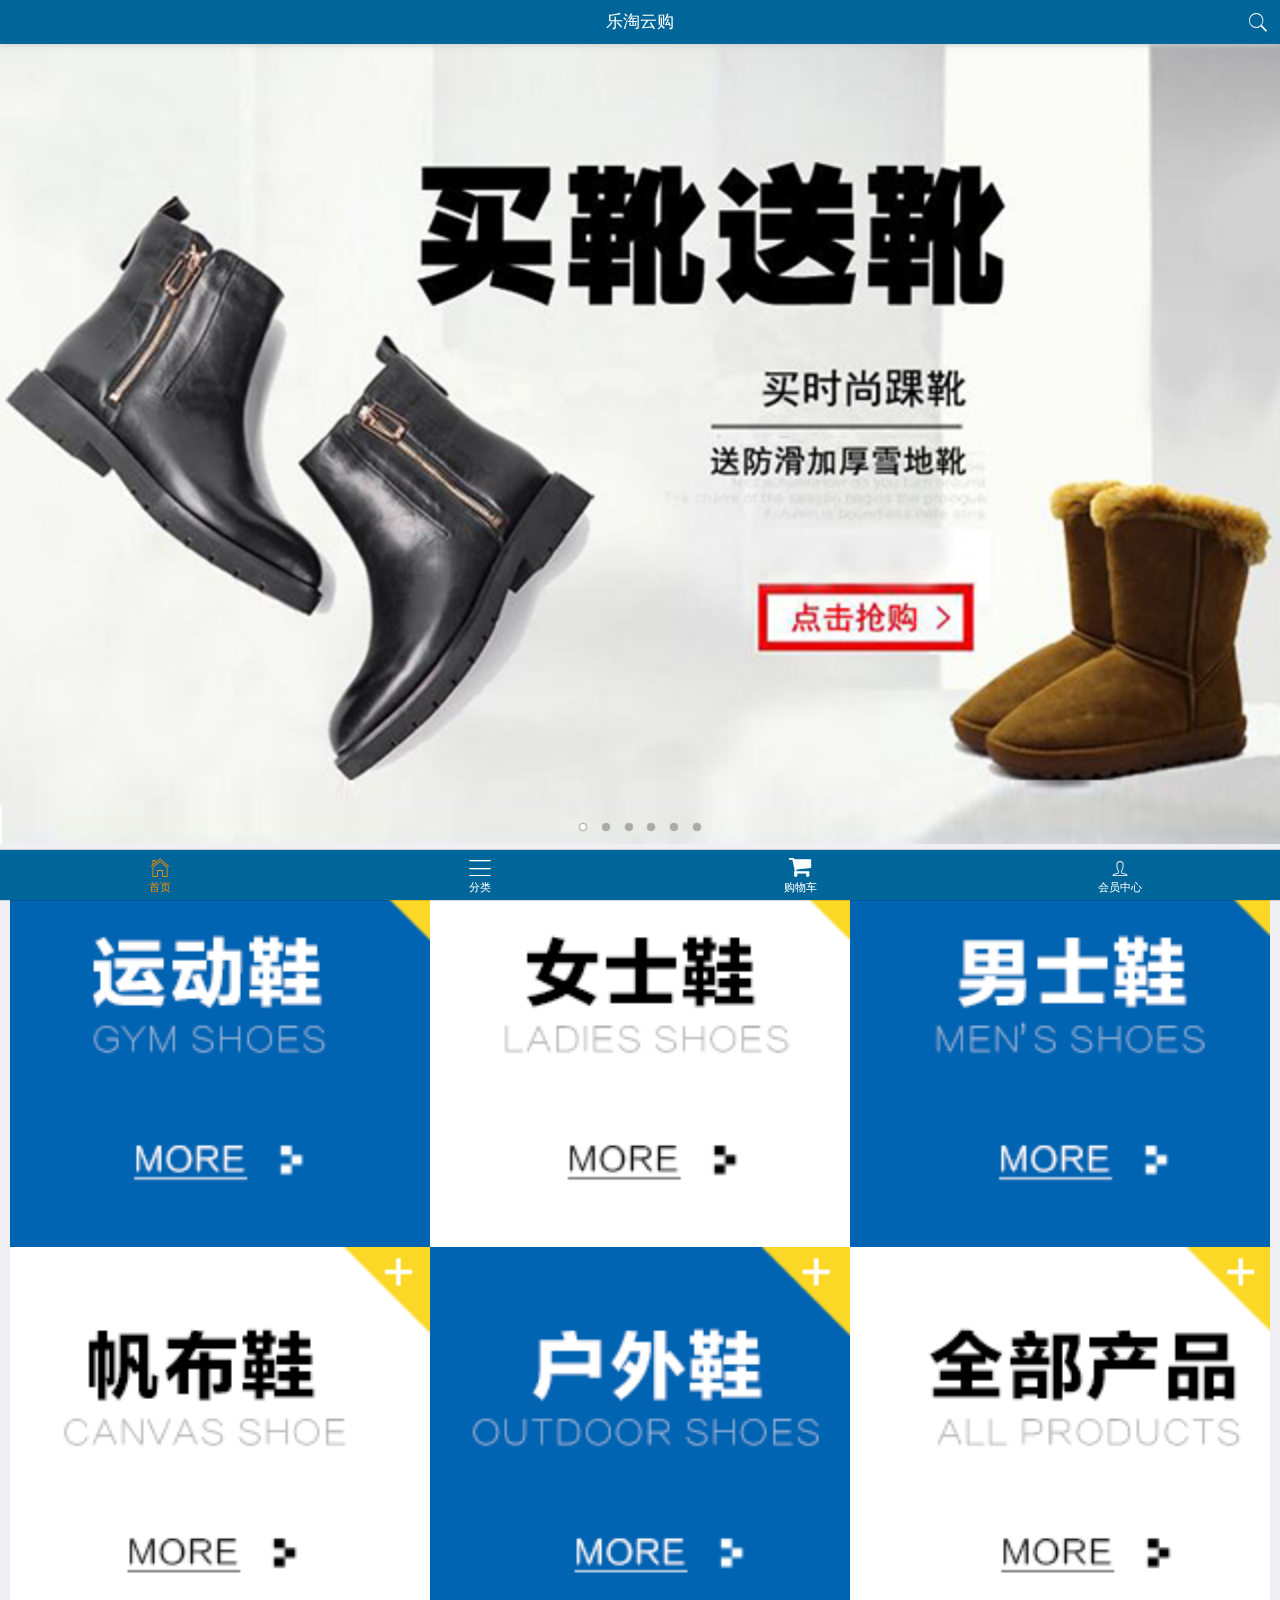
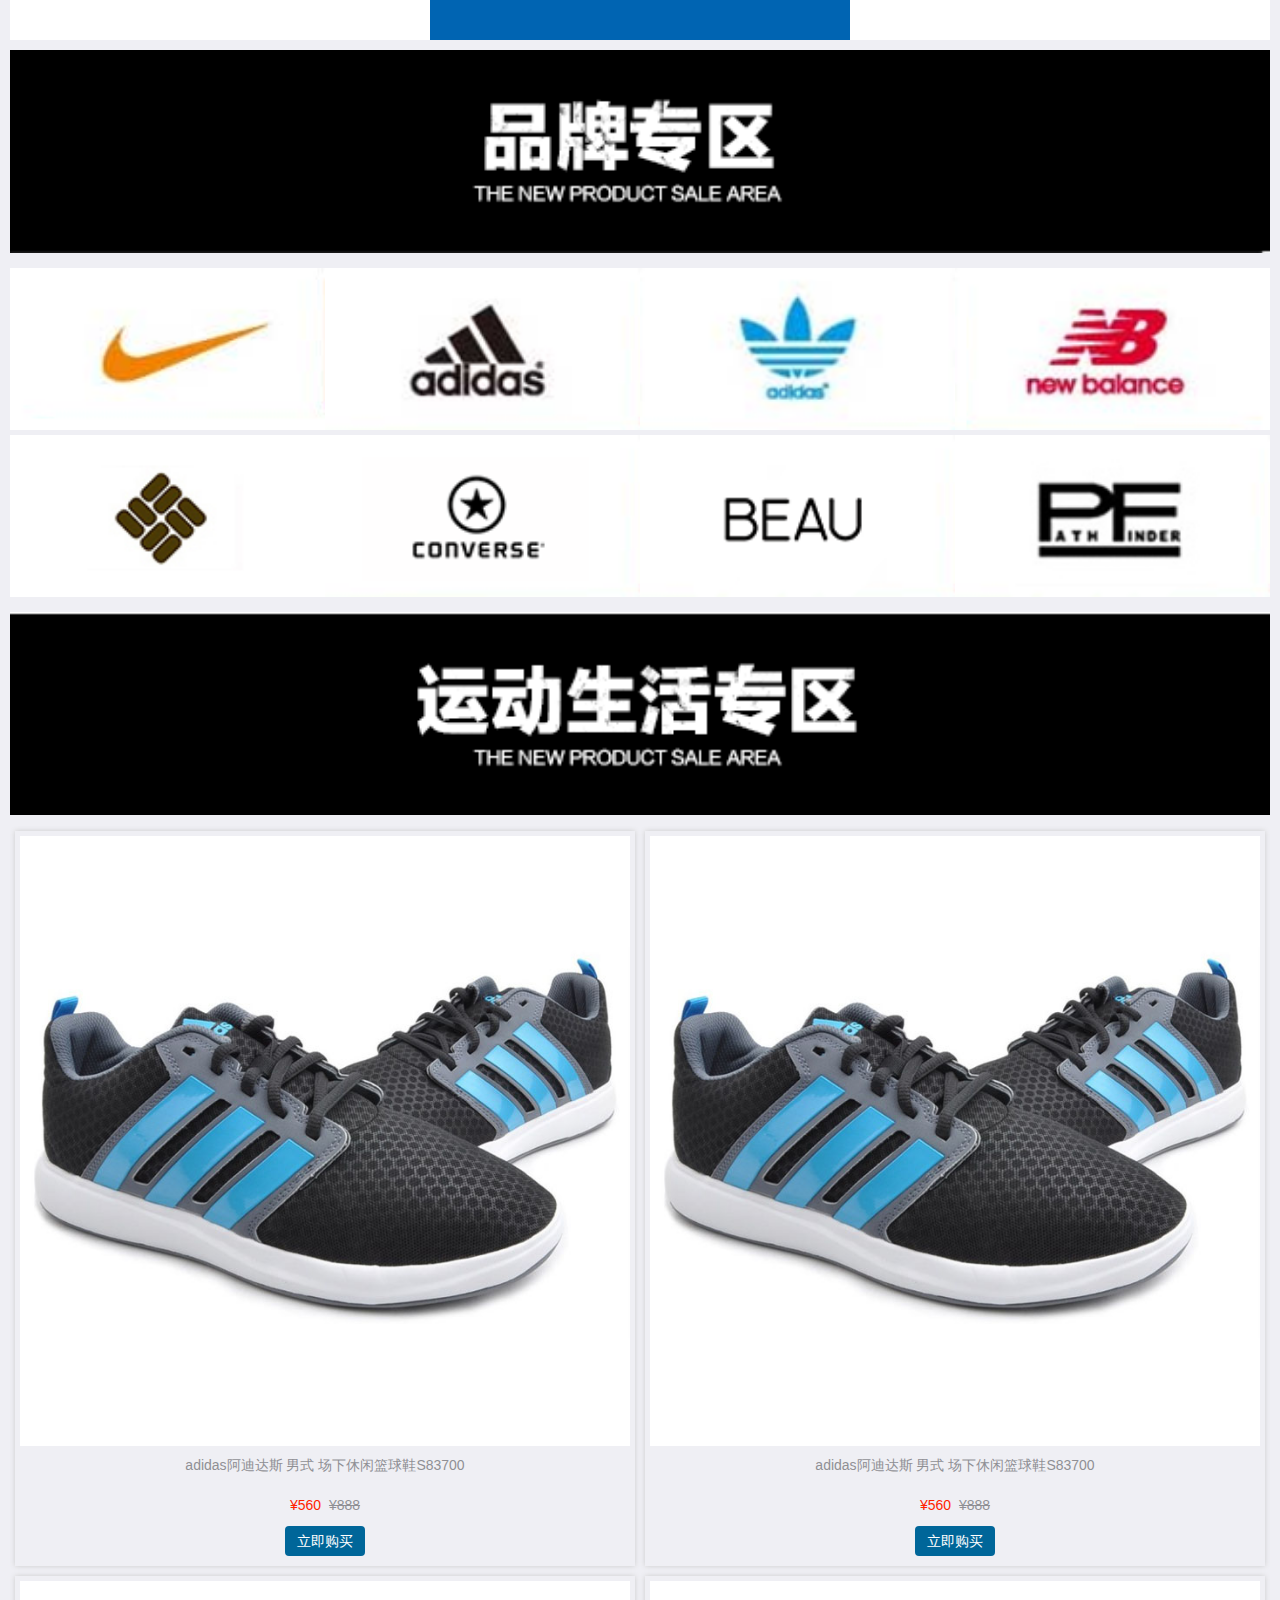
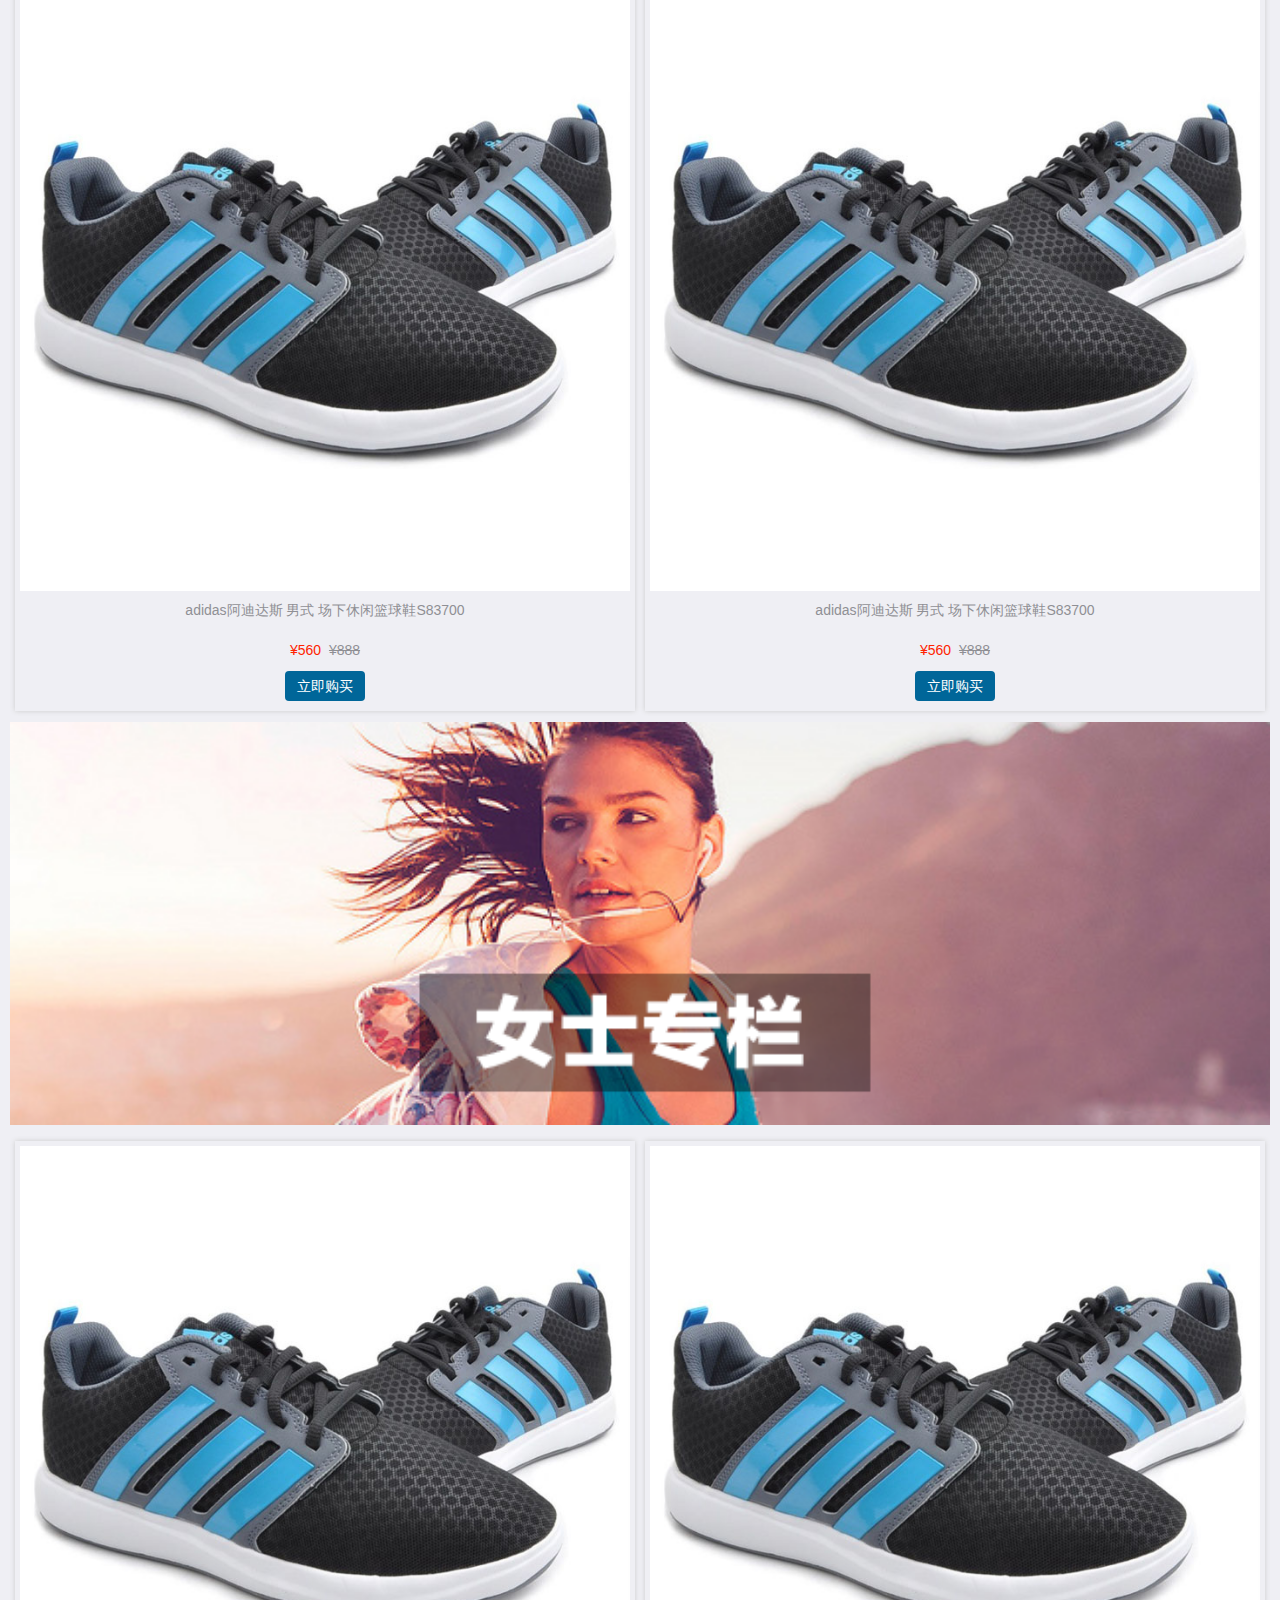
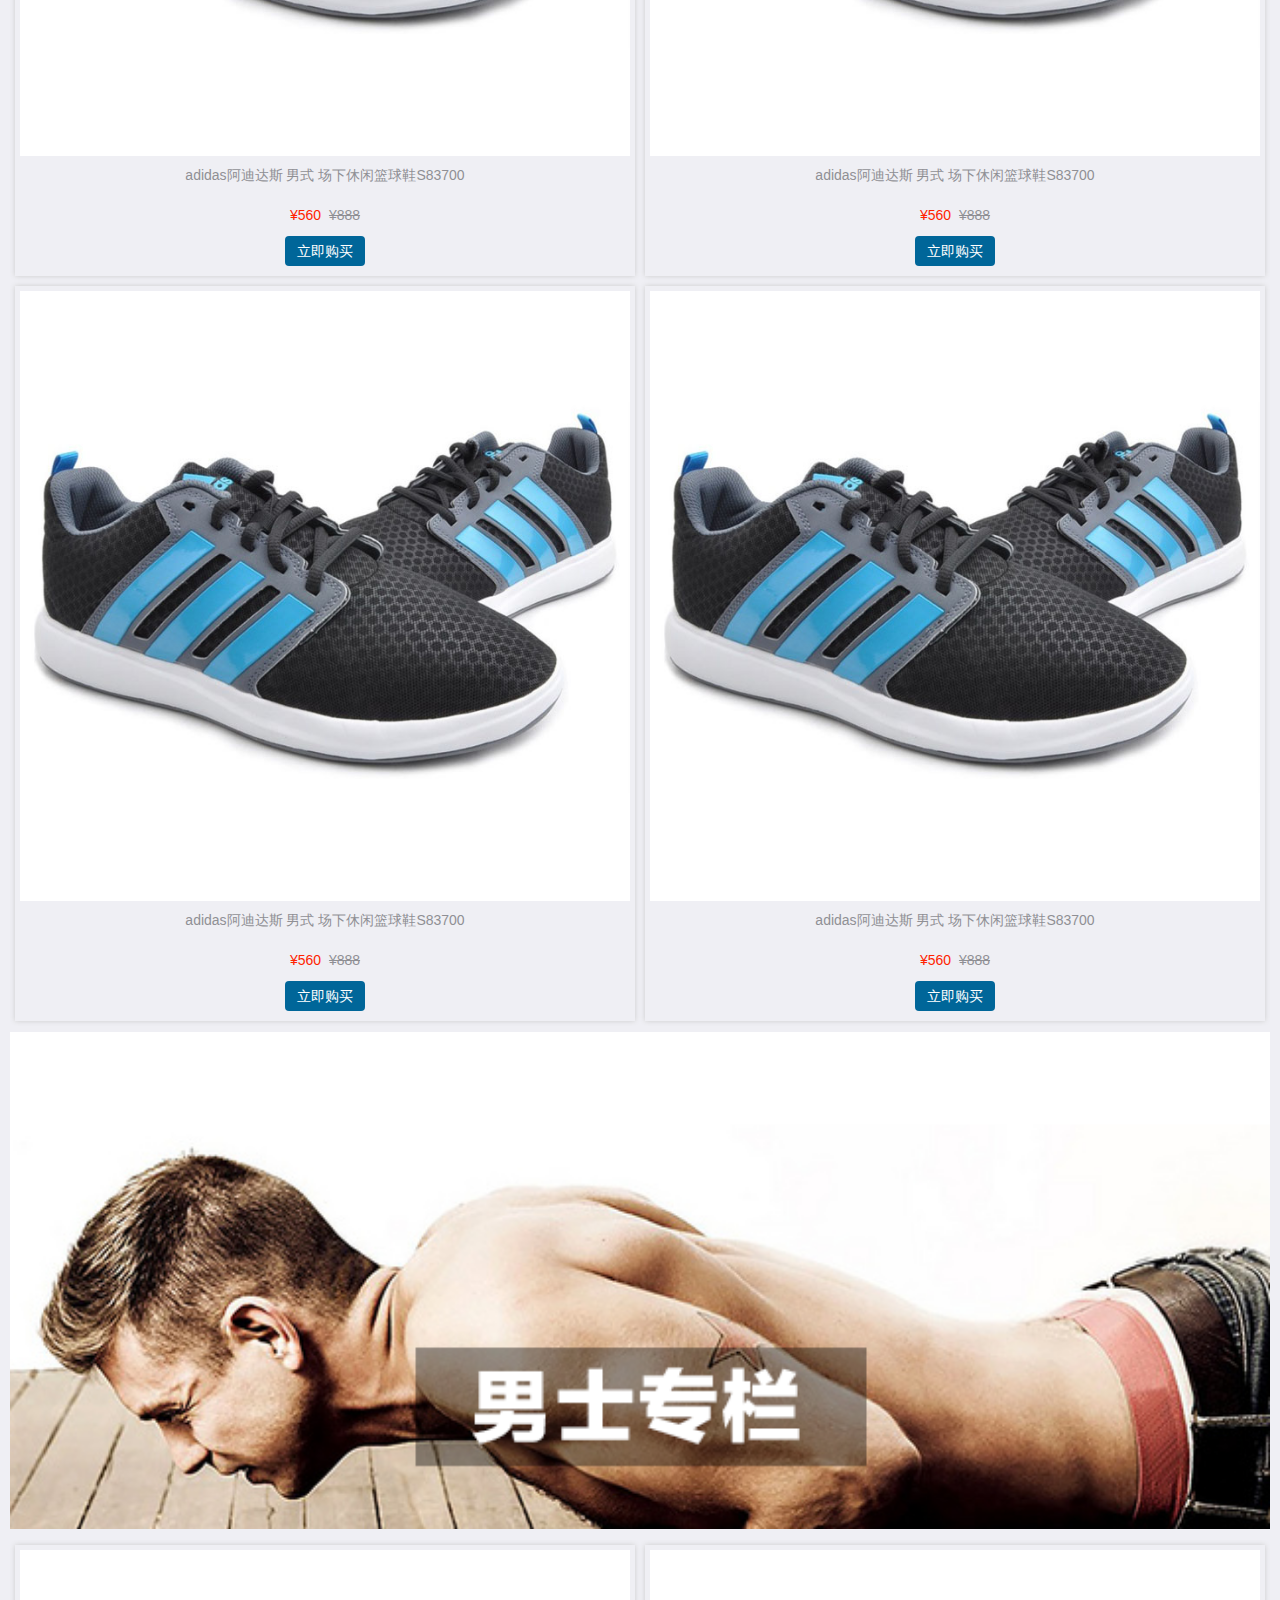
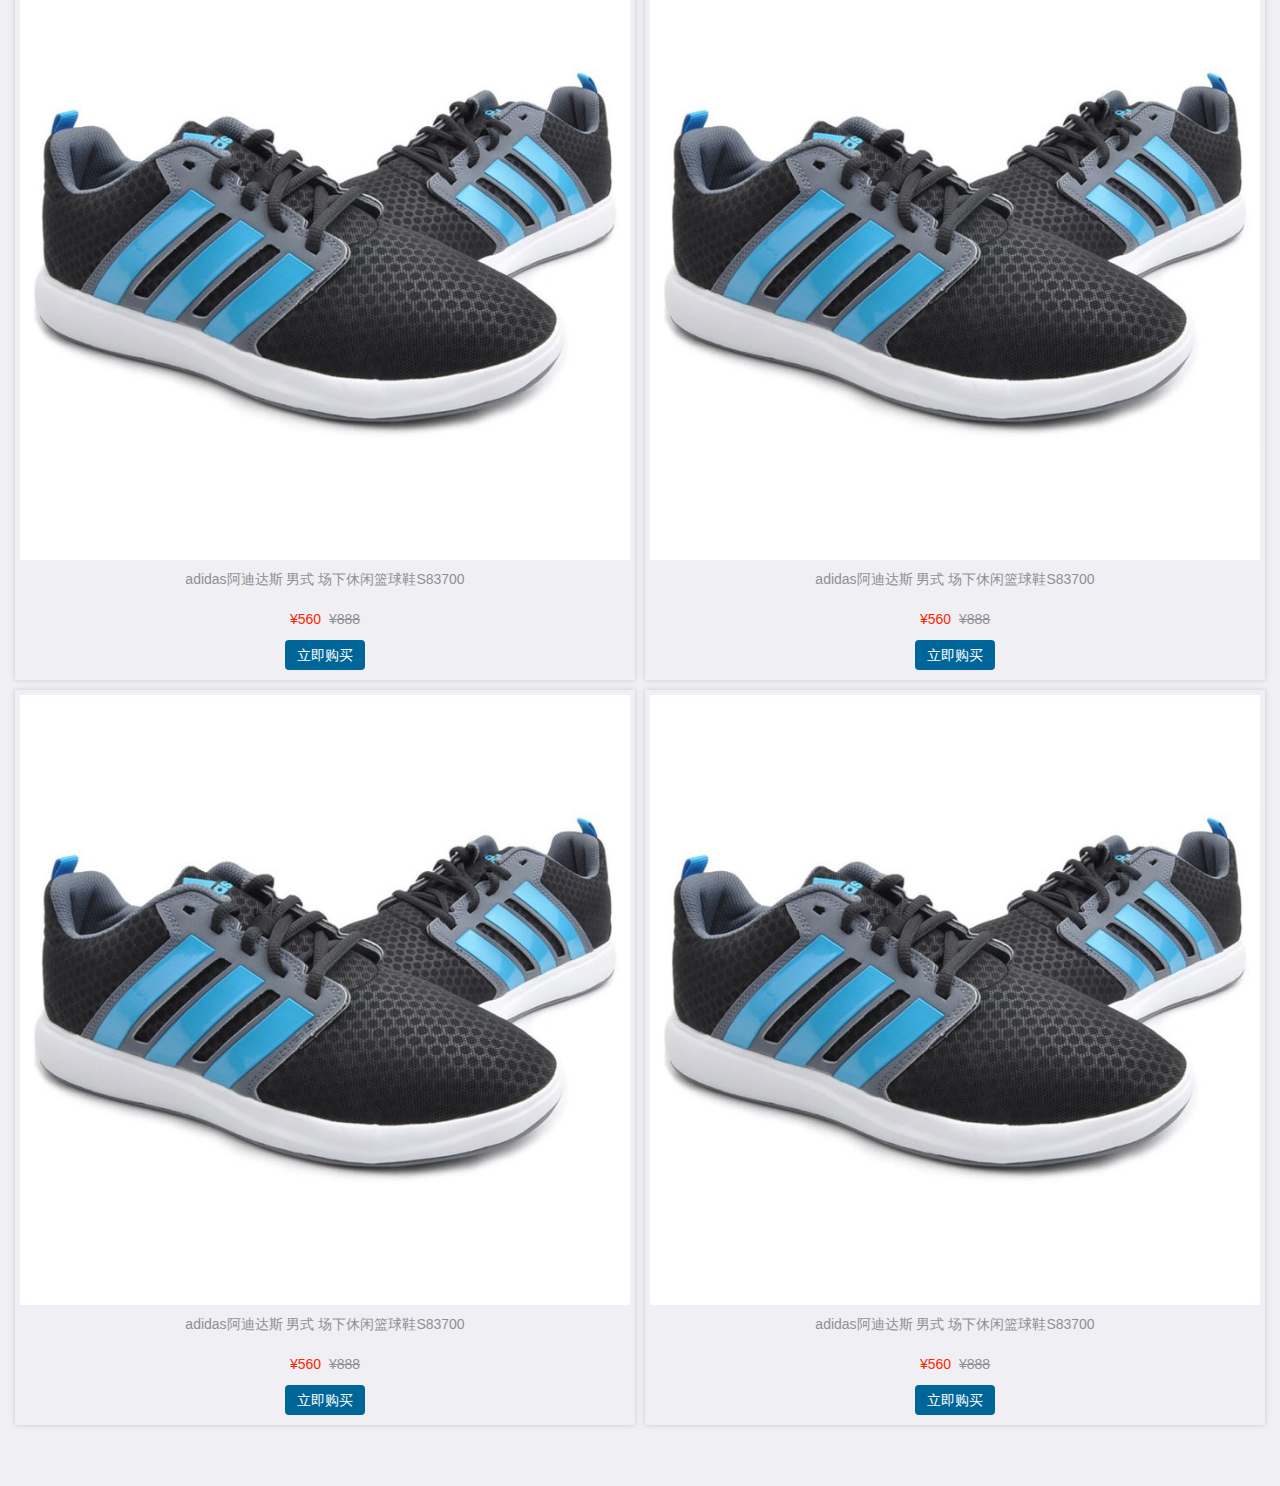
==== public/m/index.html @ 994f3aa8 "day01" ====
<!DOCTYPE html>
<html lang="en">
<head>
	<meta charset="UTF-8">
	<title>Document</title>
	<meta name="viewport" content="width=device-width, user-scalable=no, initial-scale=1.0, maximum-scale=1.0, minimum-scale=1.0">
	<link rel="stylesheet" href="assets/mui/css/mui.min.css">
	<link rel="stylesheet" href="css/base.css">
	<link rel="stylesheet" href="assets/fontAwesome/css/font-awesome.min.css">
	<script src="assets/mui/js/mui.min.js"></script>
</head>
<body>
	<header class="mui-bar mui-bar-nav my-header">
		<h1 class="mui-title">乐淘云购</h1>
		<a href="" class="mui-icon mui-icon-search mui-pull-right"></a>
	</header>
	<nav class="mui-bar mui-bar-tab my-footer">
		<a class="mui-tab-item mui-active" href="index.html">
			<span class="mui-icon mui-icon-home"></span>
			<span class="mui-tab-label">首页</span>
		</a>
		<a class="mui-tab-item" href="category.html">
			<span class="mui-icon mui-icon-bars"></span>
			<span class="mui-tab-label">分类</span>
		</a>
		<a class="mui-tab-item" href="cart.html">
			<span class="mui-icon fa fa-shopping-cart"></span>
			<span class="mui-tab-label">购物车</span>
		</a>
		<a class="mui-tab-item" href="user.html">
			<span class="mui-icon mui-icon-person"></span>
			<span class="mui-tab-label">会员中心</span>
		</a>
	</nav>
	<div class="mui-content">
		<!-- 轮播图 -->
		<div class="mui-slider">
			<div class="mui-slider-group">
				<div class="mui-slider-item">
					<a href="#">
						<img src="images/banner1.png" />
					</a>
				</div>
				<div class="mui-slider-item">
					<a href="#">
						<img src="images/banner2.png" />
					</a>
				</div>
				<div class="mui-slider-item">
					<a href="#">
						<img src="images/banner3.png" />
					</a>
				</div>
				<div class="mui-slider-item">
					<a href="#">
						<img src="images/banner4.png" />
					</a>
				</div>
				<div class="mui-slider-item">
					<a href="#">
						<img src="images/banner5.png" />
					</a>
				</div>
				<div class="mui-slider-item">
					<a href="#">
						<img src="images/banner6.png" />
					</a>
				</div>
			</div>
			<div class="mui-slider-indicator">
				<div class="mui-indicator mui-active"></div>
				<div class="mui-indicator"></div>
				<div class="mui-indicator"></div>
				<div class="mui-indicator"></div>
				<div class="mui-indicator"></div>
				<div class="mui-indicator"></div>
			</div>
		</div>
		<!-- /轮播图 -->

		<!-- 导航链接 -->
		<div class="nav-links mui-clearfix">
			<a href="#">
				<img src="images/nav1.png">
			</a>
			<a href="#">
				<img src="images/nav2.png">
			</a>
			<a href="#">
				<img src="images/nav3.png">
			</a>
			<a href="#">
				<img src="images/nav4.png">
			</a>
			<a href="#">
				<img src="images/nav5.png">
			</a>
			<a href="#">
				<img src="images/nav6.png">
			</a>
		</div>
		<!-- /导航链接 -->

		<!-- 品牌专区 -->
		<div class="brand">
			<img src="images/title0.png" class="title">
			<ul>
				<li><a href=""><img src="images/brand1.png" alt=""></a></li>
				<li><a href=""><img src="images/brand2.png" alt=""></a></li>
				<li><a href=""><img src="images/brand3.png" alt=""></a></li>
				<li><a href=""><img src="images/brand4.png" alt=""></a></li>
				<li><a href=""><img src="images/brand5.png" alt=""></a></li>
				<li><a href=""><img src="images/brand6.png" alt=""></a></li>
				<li><a href=""><img src="images/brand7.png" alt=""></a></li>
				<li><a href=""><img src="images/brand8.png" alt=""></a></li>
			</ul>
		</div>
		<!-- /品牌专区 -->

		<!-- 运动生活专区 -->
		<div class="product">
			<img src="images/title1.png" class="title">
			<ul class="mui-clearfix">
				<li>
					<a href="#">
						<img src="images/product.jpg">
						<span class="name">
							adidas阿迪达斯 男式 场下休闲篮球鞋S83700
						</span>
						<p>
							<span>¥560</span>
							<span>¥888</span>
						</p>
						<span class="buy-now">立即购买</span>
					</a>
				</li>
				<li>
					<a href="#">
						<img src="images/product.jpg">
						<span class="name">
							adidas阿迪达斯 男式 场下休闲篮球鞋S83700
						</span>
						<p>
							<span>¥560</span>
							<span>¥888</span>
						</p>
						<span class="buy-now">立即购买</span>
					</a>
				</li>
				<li>
					<a href="#">
						<img src="images/product.jpg">
						<span class="name">
							adidas阿迪达斯 男式 场下休闲篮球鞋S83700
						</span>
						<p>
							<span>¥560</span>
							<span>¥888</span>
						</p>
						<span class="buy-now">立即购买</span>
					</a>
				</li>
				<li>
					<a href="#">
						<img src="images/product.jpg">
						<span class="name">
							adidas阿迪达斯 男式 场下休闲篮球鞋S83700
						</span>
						<p>
							<span>¥560</span>
							<span>¥888</span>
						</p>
						<span class="buy-now">立即购买</span>
					</a>
				</li>
			</ul>
		</div>
		<!-- /运动生活专区 -->

		<!-- 女士专栏 -->
		<div class="product">
			<img src="images/title2.png" class="title">
			<ul class="mui-clearfix">
				<li>
					<a href="#">
						<img src="images/product.jpg">
						<span class="name">
							adidas阿迪达斯 男式 场下休闲篮球鞋S83700
						</span>
						<p>
							<span>¥560</span>
							<span>¥888</span>
						</p>
						<span class="buy-now">立即购买</span>
					</a>
				</li>
				<li>
					<a href="#">
						<img src="images/product.jpg">
						<span class="name">
							adidas阿迪达斯 男式 场下休闲篮球鞋S83700
						</span>
						<p>
							<span>¥560</span>
							<span>¥888</span>
						</p>
						<span class="buy-now">立即购买</span>
					</a>
				</li>
				<li>
					<a href="#">
						<img src="images/product.jpg">
						<span class="name">
							adidas阿迪达斯 男式 场下休闲篮球鞋S83700
						</span>
						<p>
							<span>¥560</span>
							<span>¥888</span>
						</p>
						<span class="buy-now">立即购买</span>
					</a>
				</li>
				<li>
					<a href="#">
						<img src="images/product.jpg">
						<span class="name">
							adidas阿迪达斯 男式 场下休闲篮球鞋S83700
						</span>
						<p>
							<span>¥560</span>
							<span>¥888</span>
						</p>
						<span class="buy-now">立即购买</span>
					</a>
				</li>
			</ul>
		</div>
		<!-- /女士专栏 -->

		<!-- 男士专栏 -->
		<div class="product">
			<img src="images/title3.png" class="title">
			<ul class="mui-clearfix">
				<li>
					<a href="#">
						<img src="images/product.jpg">
						<span class="name">
							adidas阿迪达斯 男式 场下休闲篮球鞋S83700
						</span>
						<p>
							<span>¥560</span>
							<span>¥888</span>
						</p>
						<span class="buy-now">立即购买</span>
					</a>
				</li>
				<li>
					<a href="#">
						<img src="images/product.jpg">
						<span class="name">
							adidas阿迪达斯 男式 场下休闲篮球鞋S83700
						</span>
						<p>
							<span>¥560</span>
							<span>¥888</span>
						</p>
						<span class="buy-now">立即购买</span>
					</a>
				</li>
				<li>
					<a href="#">
						<img src="images/product.jpg">
						<span class="name">
							adidas阿迪达斯 男式 场下休闲篮球鞋S83700
						</span>
						<p>
							<span>¥560</span>
							<span>¥888</span>
						</p>
						<span class="buy-now">立即购买</span>
					</a>
				</li>
				<li>
					<a href="#">
						<img src="images/product.jpg">
						<span class="name">
							adidas阿迪达斯 男式 场下休闲篮球鞋S83700
						</span>
						<p>
							<span>¥560</span>
							<span>¥888</span>
						</p>
						<span class="buy-now">立即购买</span>
					</a>
				</li>
			</ul>
		</div>
		<!-- /男士专栏 -->
	</div>
</body>
</html>
---- public/m/css/base.css ----
/* 公共样式 */

.my-header {
	background: #006699;
}

.my-header h1 {
	color: #FFF;
}

.my-header .mui-icon-search {
	color: #FFF;
}

.my-footer {
	background: #006699;
}

.my-footer .mui-tab-item {
	color: #FFF;
}

.my-footer .mui-tab-item.mui-active {
	color: darkorange;
}

ul {
  padding: 0;
  margin: 0;
  list-style: none;
}

a {
  color: #000;
}

.nav-links {
  padding: 10px;
  /* overflow: hidden; */
}

.nav-links a {
  width: 33.333%;
  float: left;
}

.nav-links a img {
  width: 100%;
  /*vertical-align:top;*/
  display: block;
}

.brand {
  padding: 0 10px;
}

.brand .title {
  width: 100%;
}

.brand ul {
  overflow: hidden;
  padding: 10px 0;
}

.brand ul li{
  width: 25%;
  float: left;
}

.brand ul li a{
  display: block;
}

.brand ul li a img{
  width: 100%;
}

.product {
  padding: 0 10px;
}

.product .title {
  width: 100%;
}

.product ul {
  padding: 6px 0;
}

.product ul li {
  width: 50%;
  float: left;
  padding: 5px;
}

.product ul li a {
  display: block;
  box-shadow: 0 0 5px #ccc;
  padding: 5px;
}

.product ul li img {
  width: 100%;
}

.product ul li .name{
  display: block;
  color: #8f8f94;
  font-size: 14px;
  text-align: center;
  line-height: 18px;
  height: 38px;
  overflow: hidden;
  padding: 5px;
}

.product ul li p {
  text-align: center;
  padding-top:6px;
}

.product ul li p span:first-child {
  color: #f20;
  padding-right: 2px;
}

.product ul li p span:last-child {
  text-decoration: line-through;
  padding-left: 2px;
}

.product ul li .buy-now {
  display: block;
  width: 80px;
  height: 30px;
  line-height: 30px;
  text-align: center;
  background: #006699;
  color: #FFF;
  font-size: 14px;
  border-radius: 4px;
  margin: 0 auto 5px auto;
}
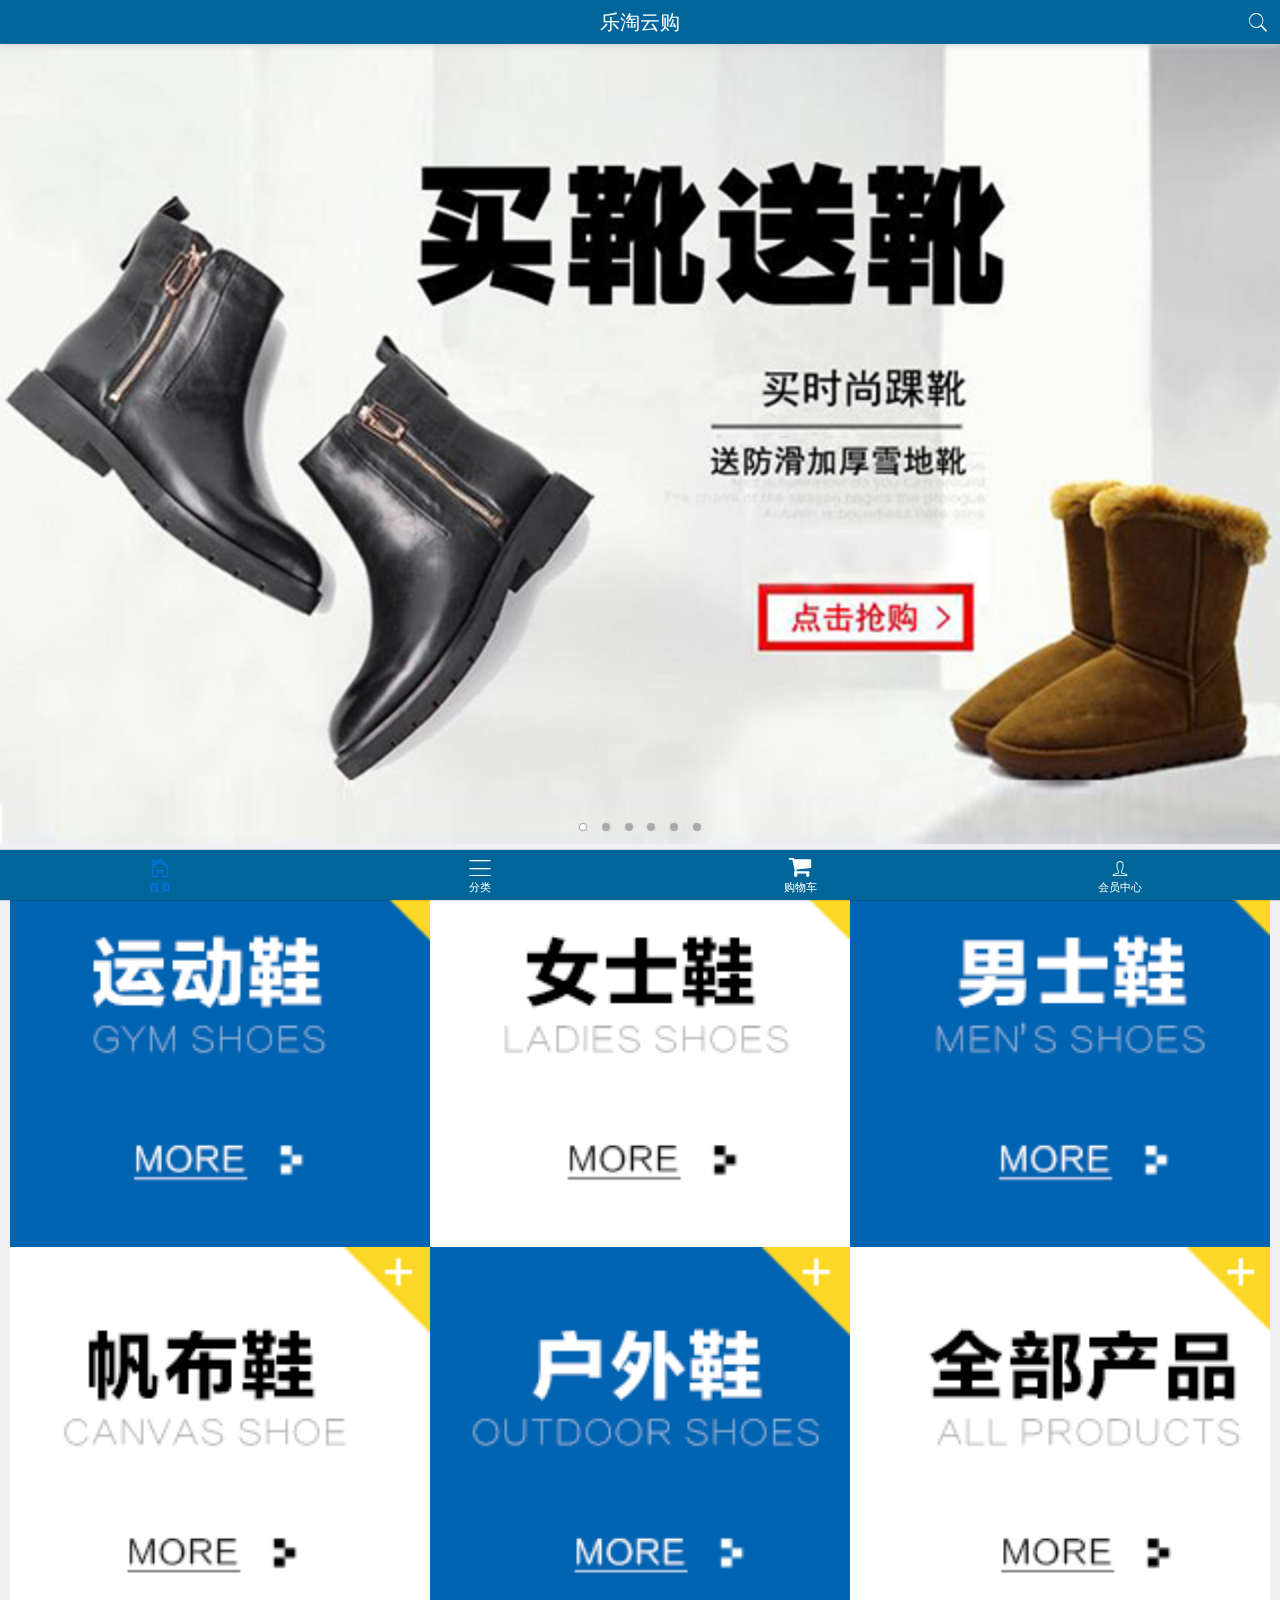
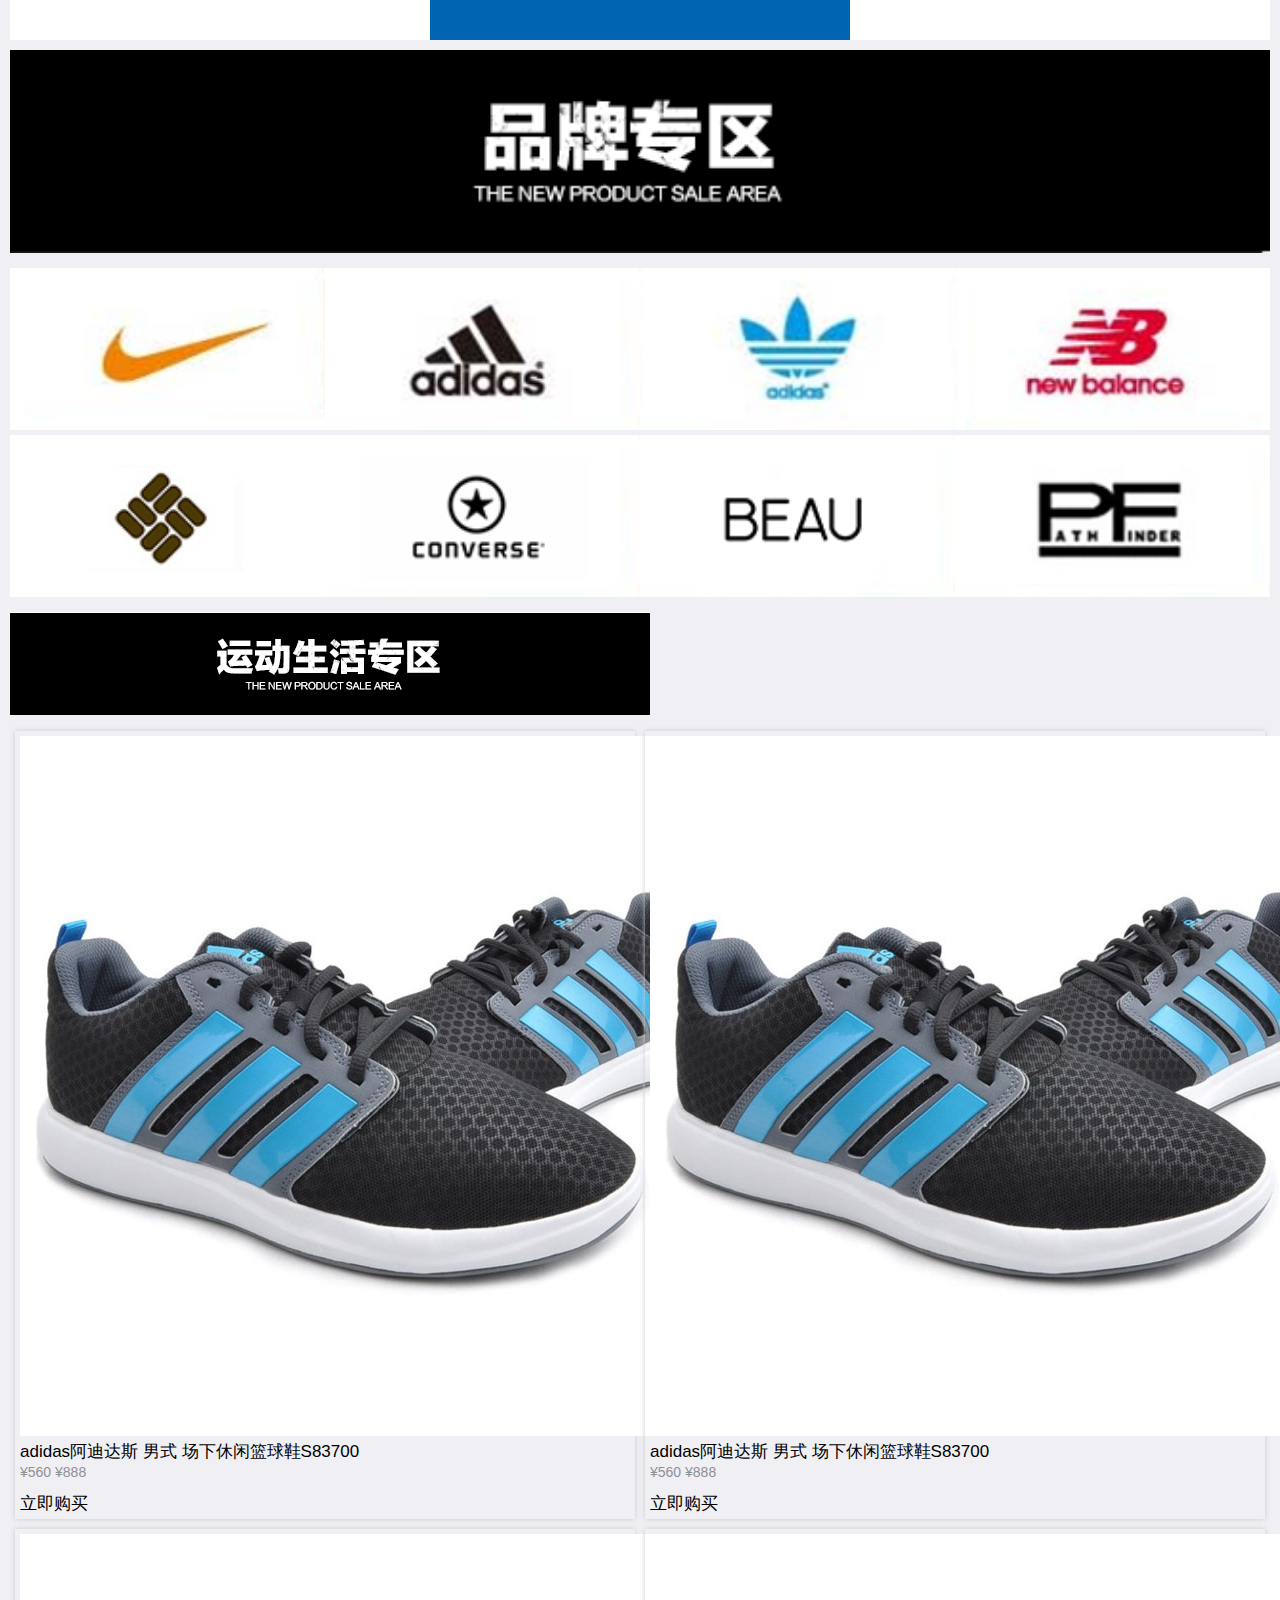
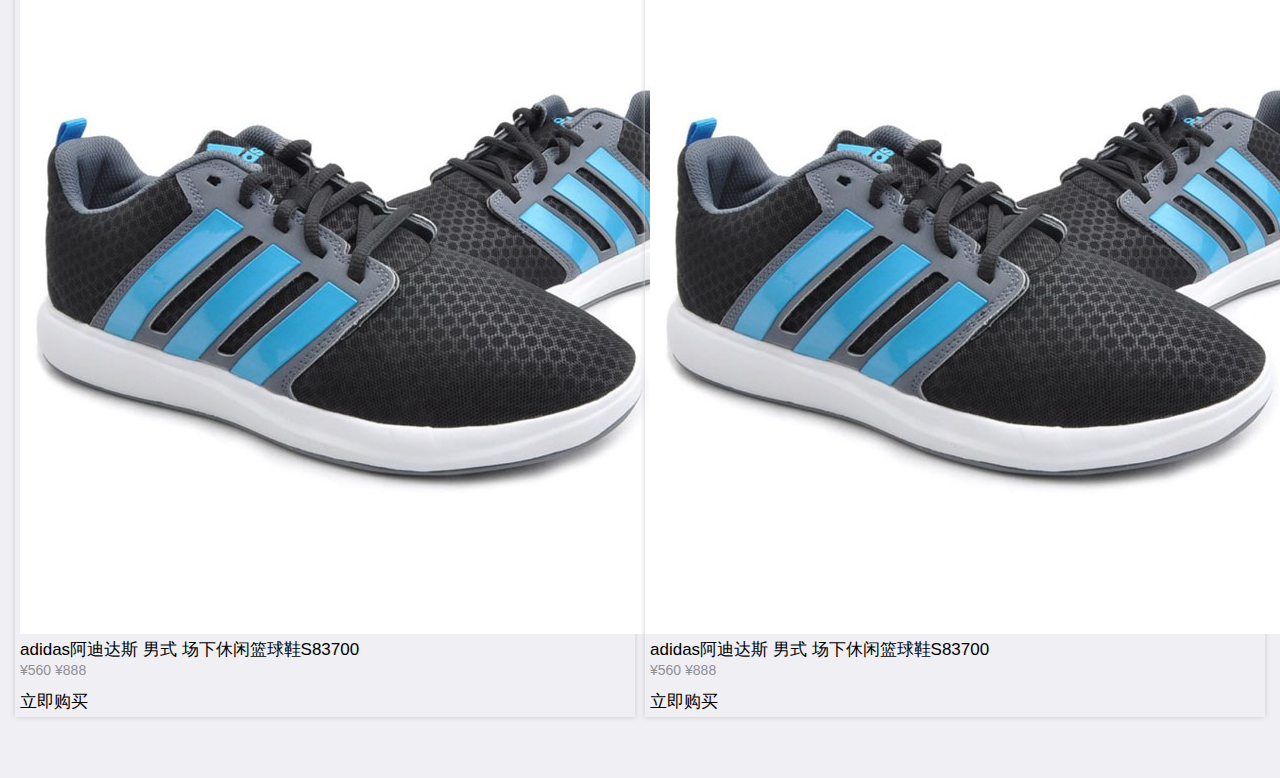
==== commit f77c2144: "night-1" ====
--- a/public/m/index.html
+++ b/public/m/index.html
@@ -10,63 +10,43 @@
 	<script src="assets/mui/js/mui.min.js"></script>
 </head>
 <body>
+	<!--头部-->
 	<header class="mui-bar mui-bar-nav my-header">
 		<h1 class="mui-title">乐淘云购</h1>
 		<a href="" class="mui-icon mui-icon-search mui-pull-right"></a>
 	</header>
+	<!--底部导航栏-->
 	<nav class="mui-bar mui-bar-tab my-footer">
-		<a class="mui-tab-item mui-active" href="index.html">
+		<a href="index.html" class="mui-tab-item mui-active">
 			<span class="mui-icon mui-icon-home"></span>
 			<span class="mui-tab-label">首页</span>
 		</a>
-		<a class="mui-tab-item" href="category.html">
+		<a href="category.html" class="mui-tab-item">
 			<span class="mui-icon mui-icon-bars"></span>
 			<span class="mui-tab-label">分类</span>
 		</a>
-		<a class="mui-tab-item" href="cart.html">
-			<span class="mui-icon fa fa-shopping-cart"></span>
+		<a href="cart.html" class="mui-tab-item">
+			<span class="mui-icon fa fa-shopping-cart" ></span>
 			<span class="mui-tab-label">购物车</span>
 		</a>
-		<a class="mui-tab-item" href="user.html">
+		<a href="user.html" class="mui-tab-item">
 			<span class="mui-icon mui-icon-person"></span>
 			<span class="mui-tab-label">会员中心</span>
 		</a>
 	</nav>
-	<div class="mui-content">
-		<!-- 轮播图 -->
+
+    <div class="mui-content">
+		<!--轮播图-->
 		<div class="mui-slider">
 			<div class="mui-slider-group">
-				<div class="mui-slider-item">
-					<a href="#">
-						<img src="images/banner1.png" />
-					</a>
-				</div>
-				<div class="mui-slider-item">
-					<a href="#">
-						<img src="images/banner2.png" />
-					</a>
-				</div>
-				<div class="mui-slider-item">
-					<a href="#">
-						<img src="images/banner3.png" />
-					</a>
-				</div>
-				<div class="mui-slider-item">
-					<a href="#">
-						<img src="images/banner4.png" />
-					</a>
-				</div>
-				<div class="mui-slider-item">
-					<a href="#">
-						<img src="images/banner5.png" />
-					</a>
-				</div>
-				<div class="mui-slider-item">
-					<a href="#">
-						<img src="images/banner6.png" />
-					</a>
-				</div>
+				<div class="mui-slider-item"><a href="#"><img src="images/banner1.png" alt=""/></a></div>
+				<div class="mui-slider-item"><a href="#"><img src="images/banner2.png" alt=""/></a></div>
+				<div class="mui-slider-item"><a href="#"><img src="images/banner3.png" alt=""/></a></div>
+				<div class="mui-slider-item"><a href="#"><img src="images/banner4.png" alt=""/></a></div>
+				<div class="mui-slider-item"><a href="#"><img src="images/banner5.png" alt=""/></a></div>
+				<div class="mui-slider-item"><a href="#"><img src="images/banner6.png" alt=""/></a></div>
 			</div>
+
 			<div class="mui-slider-indicator">
 				<div class="mui-indicator mui-active"></div>
 				<div class="mui-indicator"></div>
@@ -76,54 +56,40 @@
 				<div class="mui-indicator"></div>
 			</div>
 		</div>
-		<!-- /轮播图 -->
 
-		<!-- 导航链接 -->
+
+		<!--导航链接-->
 		<div class="nav-links mui-clearfix">
-			<a href="#">
-				<img src="images/nav1.png">
-			</a>
-			<a href="#">
-				<img src="images/nav2.png">
-			</a>
-			<a href="#">
-				<img src="images/nav3.png">
-			</a>
-			<a href="#">
-				<img src="images/nav4.png">
-			</a>
-			<a href="#">
-				<img src="images/nav5.png">
-			</a>
-			<a href="#">
-				<img src="images/nav6.png">
-			</a>
+			<a href="#"><img src="images/nav1.png" alt=""/></a>
+			<a href="#"><img src="images/nav2.png" alt=""/></a>
+			<a href="#"><img src="images/nav3.png" alt=""/></a>
+			<a href="#"><img src="images/nav4.png" alt=""/></a>
+			<a href="#"><img src="images/nav5.png" alt=""/></a>
+			<a href="#"><img src="images/nav6.png" alt=""/></a>
 		</div>
-		<!-- /导航链接 -->
 
-		<!-- 品牌专区 -->
+		<!--品牌专区-->
 		<div class="brand">
-			<img src="images/title0.png" class="title">
+			<img src="images/title0.png" class="title" alt=""/>
 			<ul>
-				<li><a href=""><img src="images/brand1.png" alt=""></a></li>
-				<li><a href=""><img src="images/brand2.png" alt=""></a></li>
-				<li><a href=""><img src="images/brand3.png" alt=""></a></li>
-				<li><a href=""><img src="images/brand4.png" alt=""></a></li>
-				<li><a href=""><img src="images/brand5.png" alt=""></a></li>
-				<li><a href=""><img src="images/brand6.png" alt=""></a></li>
-				<li><a href=""><img src="images/brand7.png" alt=""></a></li>
-				<li><a href=""><img src="images/brand8.png" alt=""></a></li>
+				<li><a href=""><img src="images/brand1.png" alt=""/></a></li>
+				<li><a href=""><img src="images/brand2.png" alt=""/></a></li>
+				<li><a href=""><img src="images/brand3.png" alt=""/></a></li>
+				<li><a href=""><img src="images/brand4.png" alt=""/></a></li>
+				<li><a href=""><img src="images/brand5.png" alt=""/></a></li>
+				<li><a href=""><img src="images/brand6.png" alt=""/></a></li>
+				<li><a href=""><img src="images/brand7.png" alt=""/></a></li>
+				<li><a href=""><img src="images/brand8.png" alt=""/></a></li>
 			</ul>
 		</div>
-		<!-- /品牌专区 -->
 
-		<!-- 运动生活专区 -->
+		<!--运动生活专区-->
 		<div class="product">
-			<img src="images/title1.png" class="title">
+			<img src="images/title1.png" alt=""/>
 			<ul class="mui-clearfix">
 				<li>
 					<a href="#">
-						<img src="images/product.jpg">
+						<img src="images/product.jpg" alt=""/>
 						<span class="name">
 							adidas阿迪达斯 男式 场下休闲篮球鞋S83700
 						</span>
@@ -136,7 +102,7 @@
 				</li>
 				<li>
 					<a href="#">
-						<img src="images/product.jpg">
+						<img src="images/product.jpg" alt=""/>
 						<span class="name">
 							adidas阿迪达斯 男式 场下休闲篮球鞋S83700
 						</span>
@@ -149,7 +115,7 @@
 				</li>
 				<li>
 					<a href="#">
-						<img src="images/product.jpg">
+						<img src="images/product.jpg" alt=""/>
 						<span class="name">
 							adidas阿迪达斯 男式 场下休闲篮球鞋S83700
 						</span>
@@ -162,7 +128,7 @@
 				</li>
 				<li>
 					<a href="#">
-						<img src="images/product.jpg">
+						<img src="images/product.jpg" alt=""/>
 						<span class="name">
 							adidas阿迪达斯 男式 场下休闲篮球鞋S83700
 						</span>
@@ -175,127 +141,14 @@
 				</li>
 			</ul>
 		</div>
-		<!-- /运动生活专区 -->
 
-		<!-- 女士专栏 -->
-		<div class="product">
-			<img src="images/title2.png" class="title">
-			<ul class="mui-clearfix">
-				<li>
-					<a href="#">
-						<img src="images/product.jpg">
-						<span class="name">
-							adidas阿迪达斯 男式 场下休闲篮球鞋S83700
-						</span>
-						<p>
-							<span>¥560</span>
-							<span>¥888</span>
-						</p>
-						<span class="buy-now">立即购买</span>
-					</a>
-				</li>
-				<li>
-					<a href="#">
-						<img src="images/product.jpg">
-						<span class="name">
-							adidas阿迪达斯 男式 场下休闲篮球鞋S83700
-						</span>
-						<p>
-							<span>¥560</span>
-							<span>¥888</span>
-						</p>
-						<span class="buy-now">立即购买</span>
-					</a>
-				</li>
-				<li>
-					<a href="#">
-						<img src="images/product.jpg">
-						<span class="name">
-							adidas阿迪达斯 男式 场下休闲篮球鞋S83700
-						</span>
-						<p>
-							<span>¥560</span>
-							<span>¥888</span>
-						</p>
-						<span class="buy-now">立即购买</span>
-					</a>
-				</li>
-				<li>
-					<a href="#">
-						<img src="images/product.jpg">
-						<span class="name">
-							adidas阿迪达斯 男式 场下休闲篮球鞋S83700
-						</span>
-						<p>
-							<span>¥560</span>
-							<span>¥888</span>
-						</p>
-						<span class="buy-now">立即购买</span>
-					</a>
-				</li>
-			</ul>
-		</div>
-		<!-- /女士专栏 -->
+		<!--女士专栏-->
+		<div></div>
 
-		<!-- 男士专栏 -->
-		<div class="product">
-			<img src="images/title3.png" class="title">
-			<ul class="mui-clearfix">
-				<li>
-					<a href="#">
-						<img src="images/product.jpg">
-						<span class="name">
-							adidas阿迪达斯 男式 场下休闲篮球鞋S83700
-						</span>
-						<p>
-							<span>¥560</span>
-							<span>¥888</span>
-						</p>
-						<span class="buy-now">立即购买</span>
-					</a>
-				</li>
-				<li>
-					<a href="#">
-						<img src="images/product.jpg">
-						<span class="name">
-							adidas阿迪达斯 男式 场下休闲篮球鞋S83700
-						</span>
-						<p>
-							<span>¥560</span>
-							<span>¥888</span>
-						</p>
-						<span class="buy-now">立即购买</span>
-					</a>
-				</li>
-				<li>
-					<a href="#">
-						<img src="images/product.jpg">
-						<span class="name">
-							adidas阿迪达斯 男式 场下休闲篮球鞋S83700
-						</span>
-						<p>
-							<span>¥560</span>
-							<span>¥888</span>
-						</p>
-						<span class="buy-now">立即购买</span>
-					</a>
-				</li>
-				<li>
-					<a href="#">
-						<img src="images/product.jpg">
-						<span class="name">
-							adidas阿迪达斯 男式 场下休闲篮球鞋S83700
-						</span>
-						<p>
-							<span>¥560</span>
-							<span>¥888</span>
-						</p>
-						<span class="buy-now">立即购买</span>
-					</a>
-				</li>
-			</ul>
-		</div>
-		<!-- /男士专栏 -->
-	</div>
+		<!--男士专栏-->
+		<div></div>
+
+
+
 </body>
 </html>--- a/public/m/css/base.css
+++ b/public/m/css/base.css
@@ -1,144 +1,77 @@
-/* 公共样式 */
-
 .my-header {
-	background: #006699;
+  background: #006699;
 }
-
 .my-header h1 {
-	color: #FFF;
+  color: white;
+  font-size: 20px;
 }
-
-.my-header .mui-icon-search {
-	color: #FFF;
+.my-header a {
+  color: white;
 }
-
 .my-footer {
-	background: #006699;
+  background: #006699;
 }
-
 .my-footer .mui-tab-item {
-	color: #FFF;
+  color: #FFF;
 }
-
-.my-footer .mui-tab-item.mui-active {
-	color: darkorange;
+.my-footer .mui-tab-item .mui-active {
+  color: darkorange;
 }
-
+a {
+  color: #000;
+}
 ul {
   padding: 0;
   margin: 0;
   list-style: none;
 }
-
-a {
-  color: #000;
-}
-
 .nav-links {
   padding: 10px;
-  /* overflow: hidden; */
 }
-
 .nav-links a {
-  width: 33.333%;
+  width: 33.33%;
   float: left;
 }
-
 .nav-links a img {
   width: 100%;
-  /*vertical-align:top;*/
   display: block;
 }
-
 .brand {
   padding: 0 10px;
 }
-
 .brand .title {
   width: 100%;
 }
-
 .brand ul {
   overflow: hidden;
   padding: 10px 0;
 }
-
-.brand ul li{
+.brand ul li {
   width: 25%;
   float: left;
 }
-
-.brand ul li a{
+.brand ul li a {
   display: block;
 }
-
-.brand ul li a img{
+.brand ul li a img {
   width: 100%;
 }
-
 .product {
   padding: 0 10px;
 }
-
 .product .title {
   width: 100%;
 }
-
 .product ul {
   padding: 6px 0;
 }
-
 .product ul li {
   width: 50%;
   float: left;
   padding: 5px;
 }
-
 .product ul li a {
   display: block;
   box-shadow: 0 0 5px #ccc;
   padding: 5px;
 }
-
-.product ul li img {
-  width: 100%;
-}
-
-.product ul li .name{
-  display: block;
-  color: #8f8f94;
-  font-size: 14px;
-  text-align: center;
-  line-height: 18px;
-  height: 38px;
-  overflow: hidden;
-  padding: 5px;
-}
-
-.product ul li p {
-  text-align: center;
-  padding-top:6px;
-}
-
-.product ul li p span:first-child {
-  color: #f20;
-  padding-right: 2px;
-}
-
-.product ul li p span:last-child {
-  text-decoration: line-through;
-  padding-left: 2px;
-}
-
-.product ul li .buy-now {
-  display: block;
-  width: 80px;
-  height: 30px;
-  line-height: 30px;
-  text-align: center;
-  background: #006699;
-  color: #FFF;
-  font-size: 14px;
-  border-radius: 4px;
-  margin: 0 auto 5px auto;
-}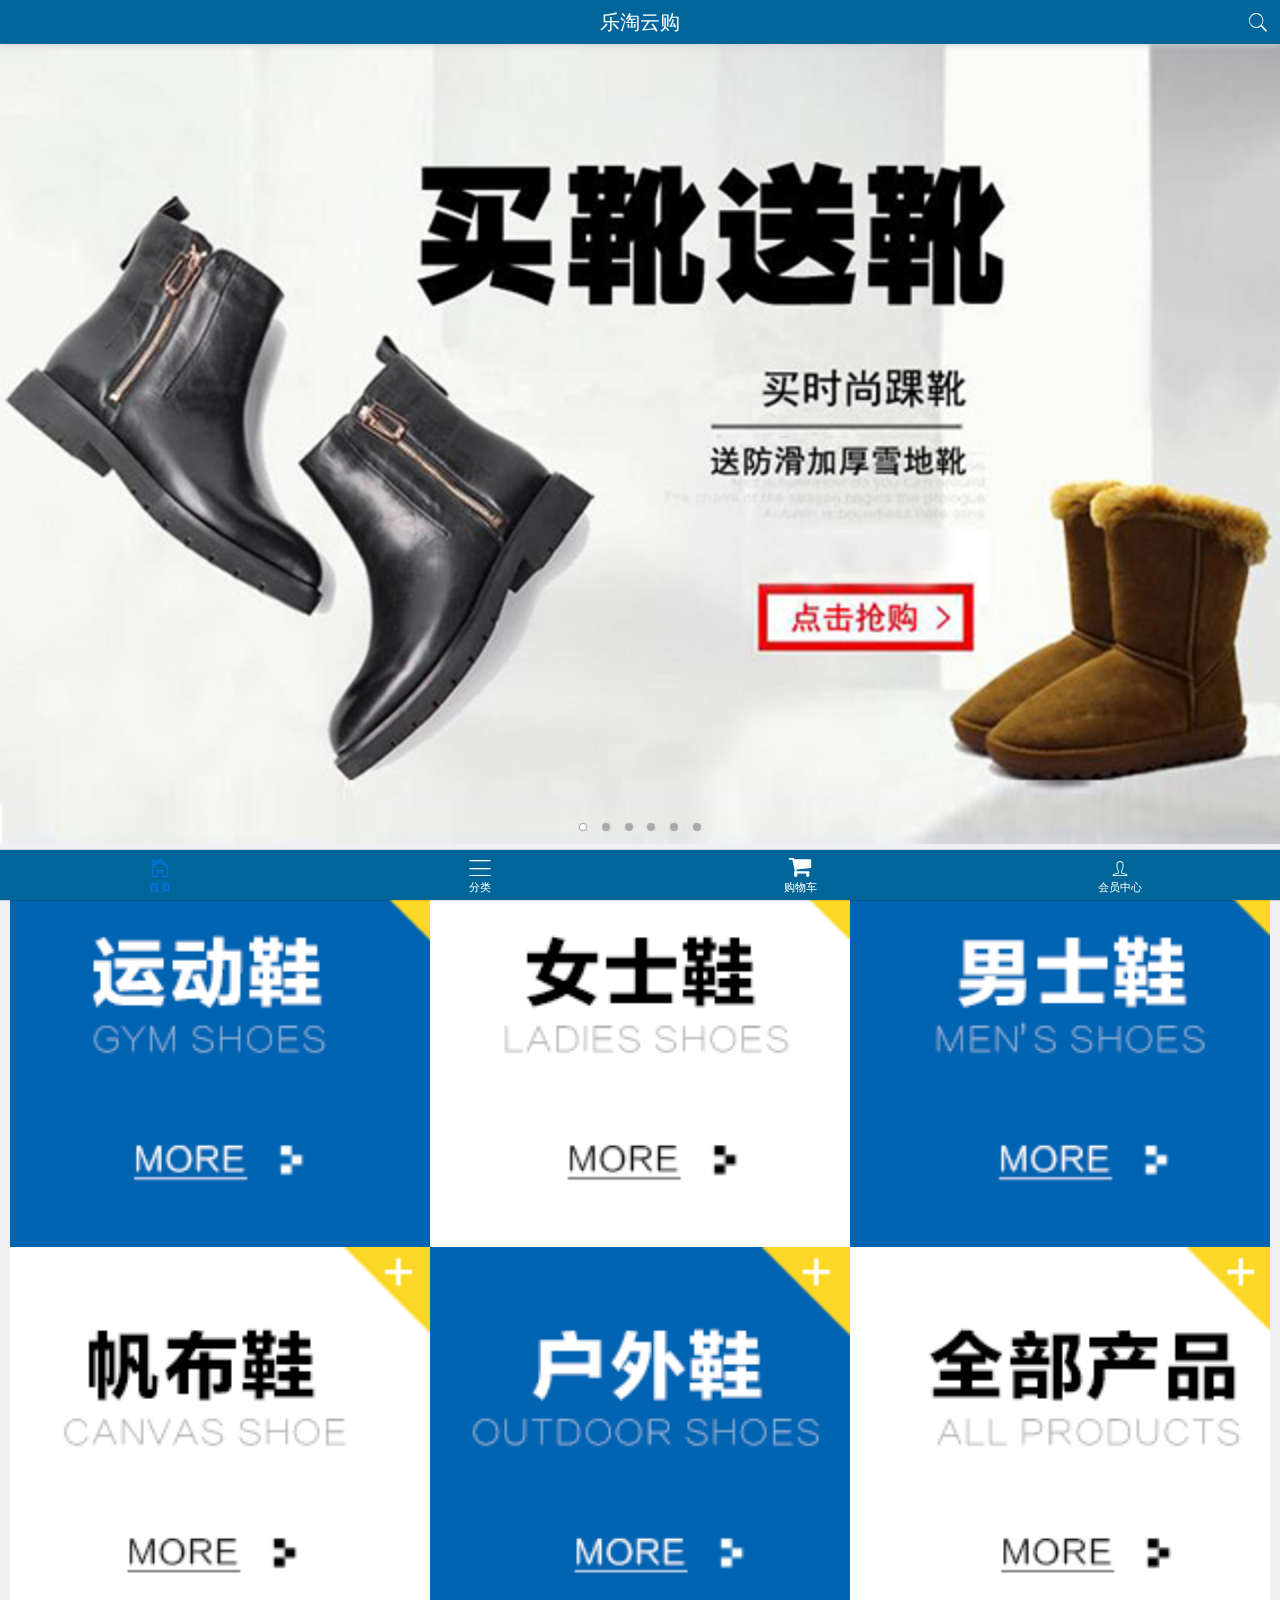
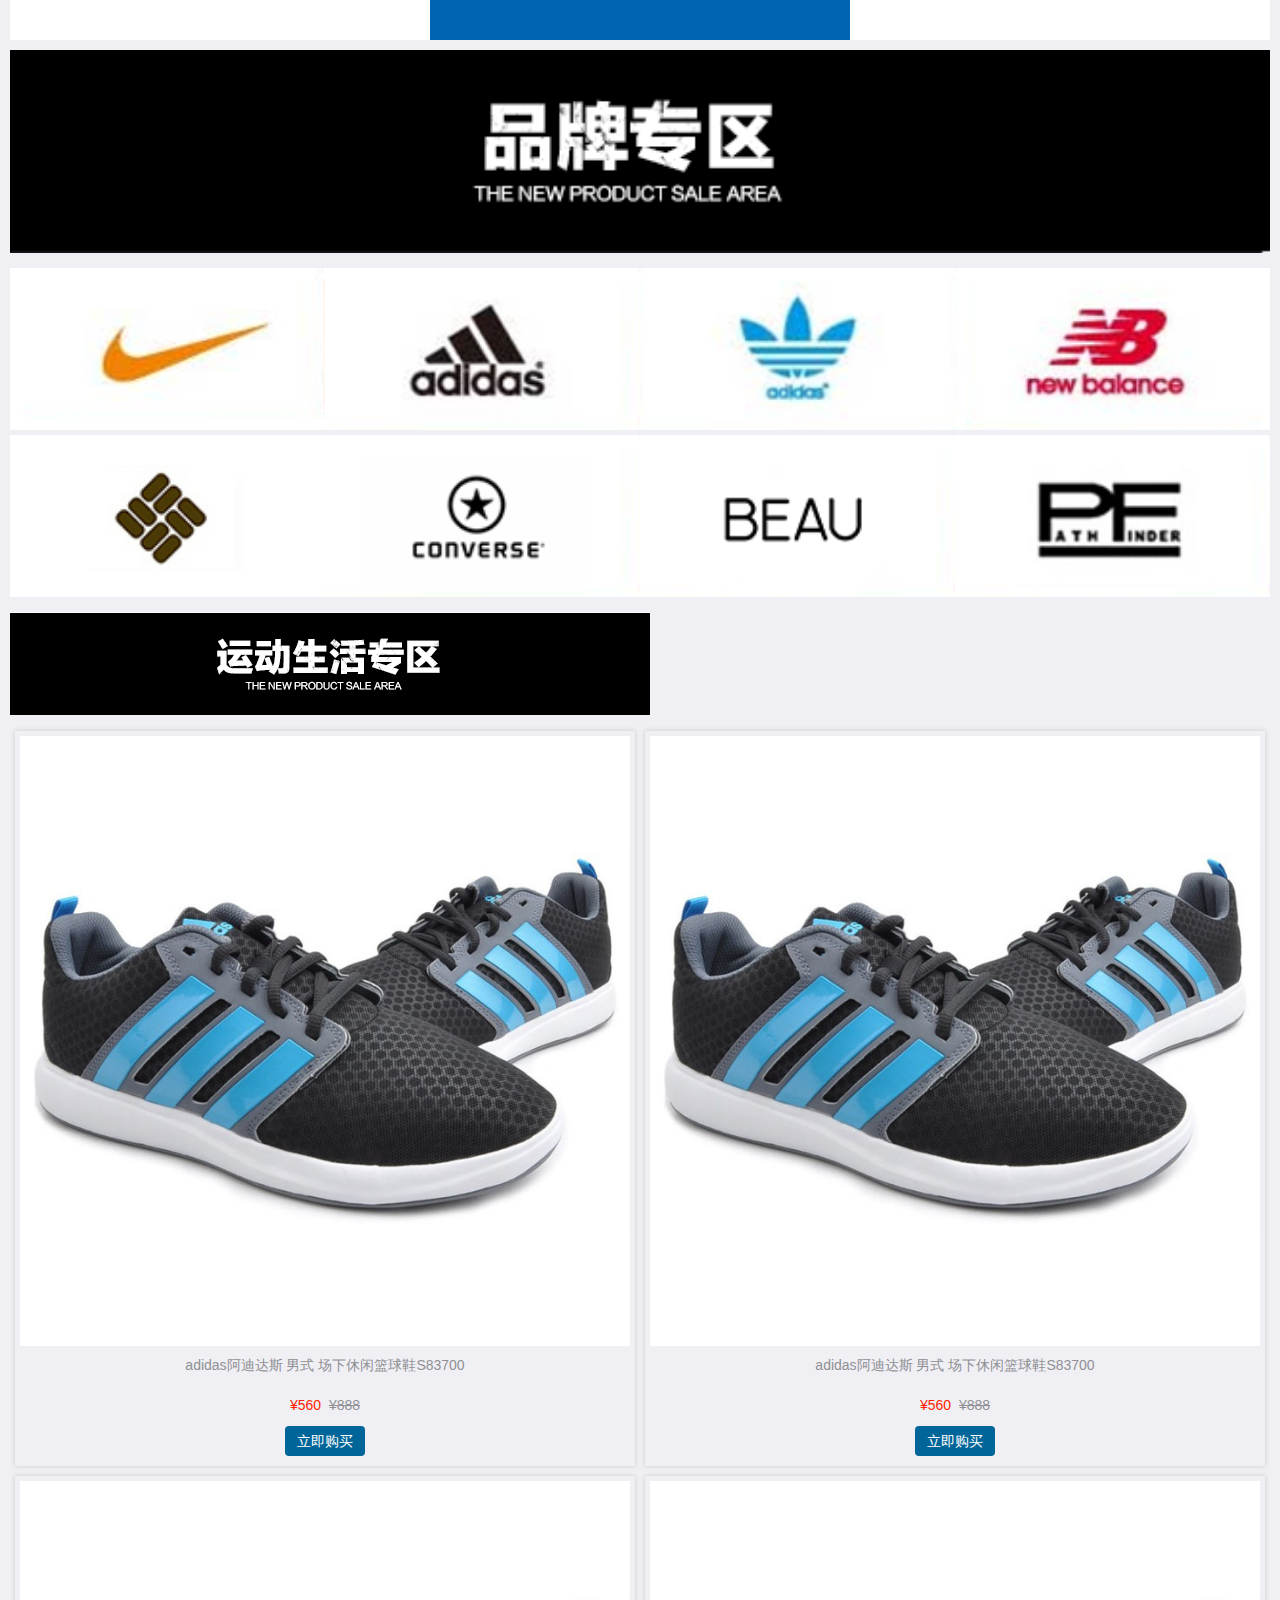
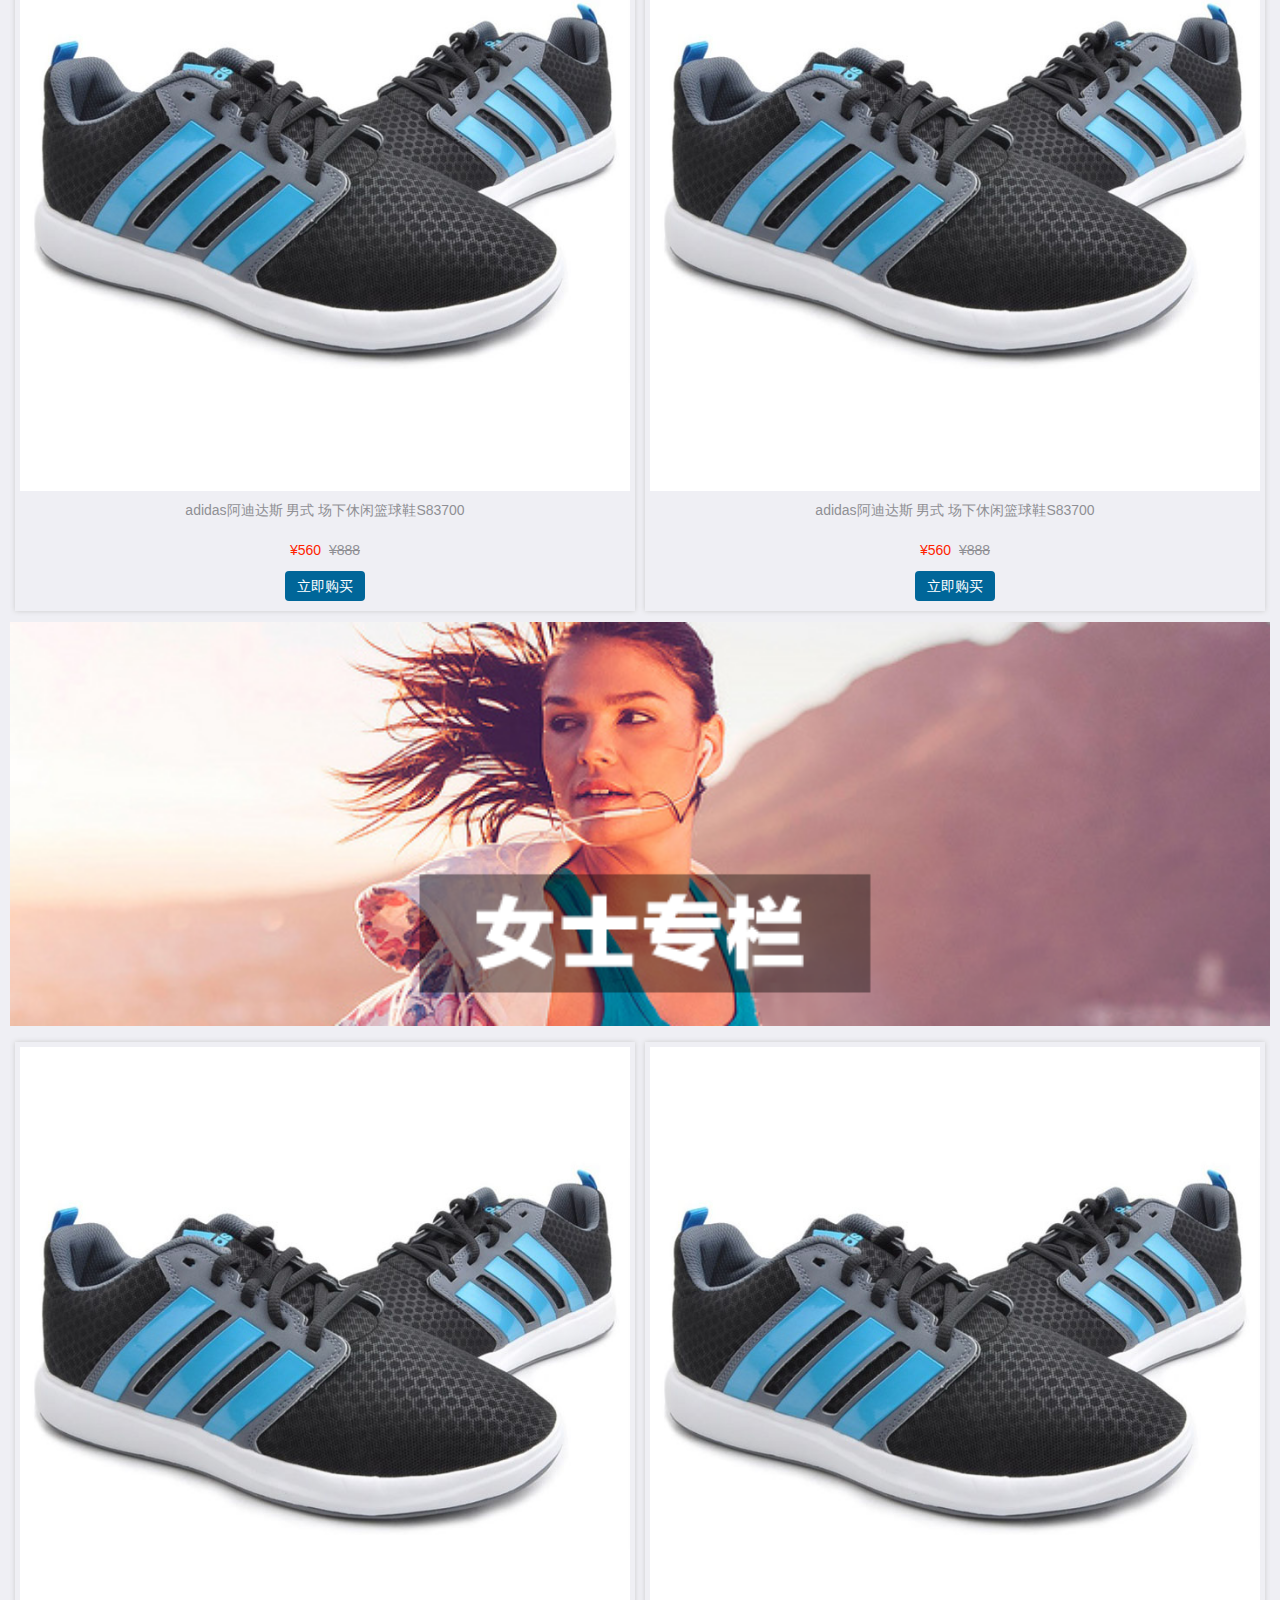
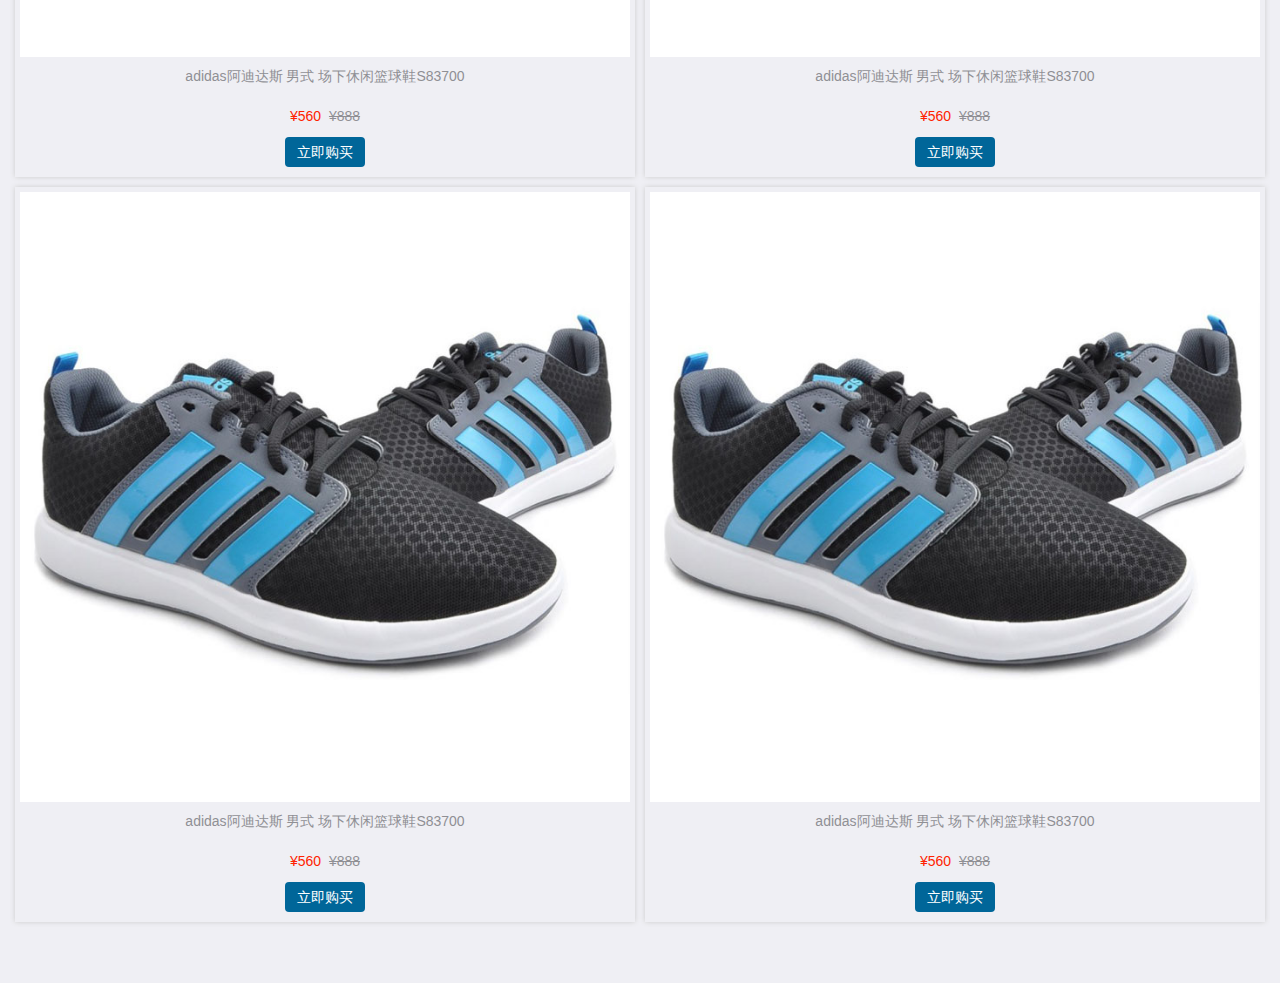
==== commit 300033da: "tijiao" ====
--- a/public/m/index.html
+++ b/public/m/index.html
@@ -143,7 +143,63 @@
 		</div>
 
 		<!--女士专栏-->
-		<div></div>
+		<div class="product">
+			<img src="images/title2.png" class="title">
+			<ul class="mui-clearfix">
+				<li>
+					<a href="#">
+						<img src="images/product.jpg">
+						<span class="name">
+							adidas阿迪达斯 男式 场下休闲篮球鞋S83700
+						</span>
+						<p>
+							<span>¥560</span>
+							<span>¥888</span>
+						</p>
+						<span class="buy-now">立即购买</span>
+					</a>
+				</li>
+				<li>
+					<a href="#">
+						<img src="images/product.jpg">
+						<span class="name">
+							adidas阿迪达斯 男式 场下休闲篮球鞋S83700
+						</span>
+						<p>
+							<span>¥560</span>
+							<span>¥888</span>
+						</p>
+						<span class="buy-now">立即购买</span>
+					</a>
+				</li>
+				<li>
+					<a href="#">
+						<img src="images/product.jpg">
+						<span class="name">
+							adidas阿迪达斯 男式 场下休闲篮球鞋S83700
+						</span>
+						<p>
+							<span>¥560</span>
+							<span>¥888</span>
+						</p>
+						<span class="buy-now">立即购买</span>
+					</a>
+				</li>
+				<li>
+					<a href="#">
+						<img src="images/product.jpg">
+						<span class="name">
+							adidas阿迪达斯 男式 场下休闲篮球鞋S83700
+						</span>
+						<p>
+							<span>¥560</span>
+							<span>¥888</span>
+						</p>
+						<span class="buy-now">立即购买</span>
+					</a>
+				</li>
+			</ul>
+		</div>
 
 		<!--男士专栏-->
 		<div></div>
--- a/public/m/css/base.css
+++ b/public/m/css/base.css
@@ -75,3 +75,40 @@
   box-shadow: 0 0 5px #ccc;
   padding: 5px;
 }
+.product ul li img {
+  width: 100%;
+}
+.product ul li .name {
+  display: block;
+  color: #8f8f94;
+  font-size: 14px;
+  text-align: center;
+  line-height: 18px;
+  height: 38px;
+  overflow: hidden;
+  padding: 5px;
+}
+.product ul li p {
+  text-align: center;
+  padding-top: 6px;
+}
+.product ul li p span:first-child {
+  color: #f20;
+  padding-right: 2px;
+}
+.product ul li p span:last-child {
+  text-decoration: line-through;
+  padding-left: 2px;
+}
+.product ul li .buy-now {
+  display: block;
+  width: 80px;
+  height: 30px;
+  line-height: 30px;
+  text-align: center;
+  background: #006699;
+  color: #FFF;
+  font-size: 14px;
+  border-radius: 4px;
+  margin: 0 auto 5px auto;
+}
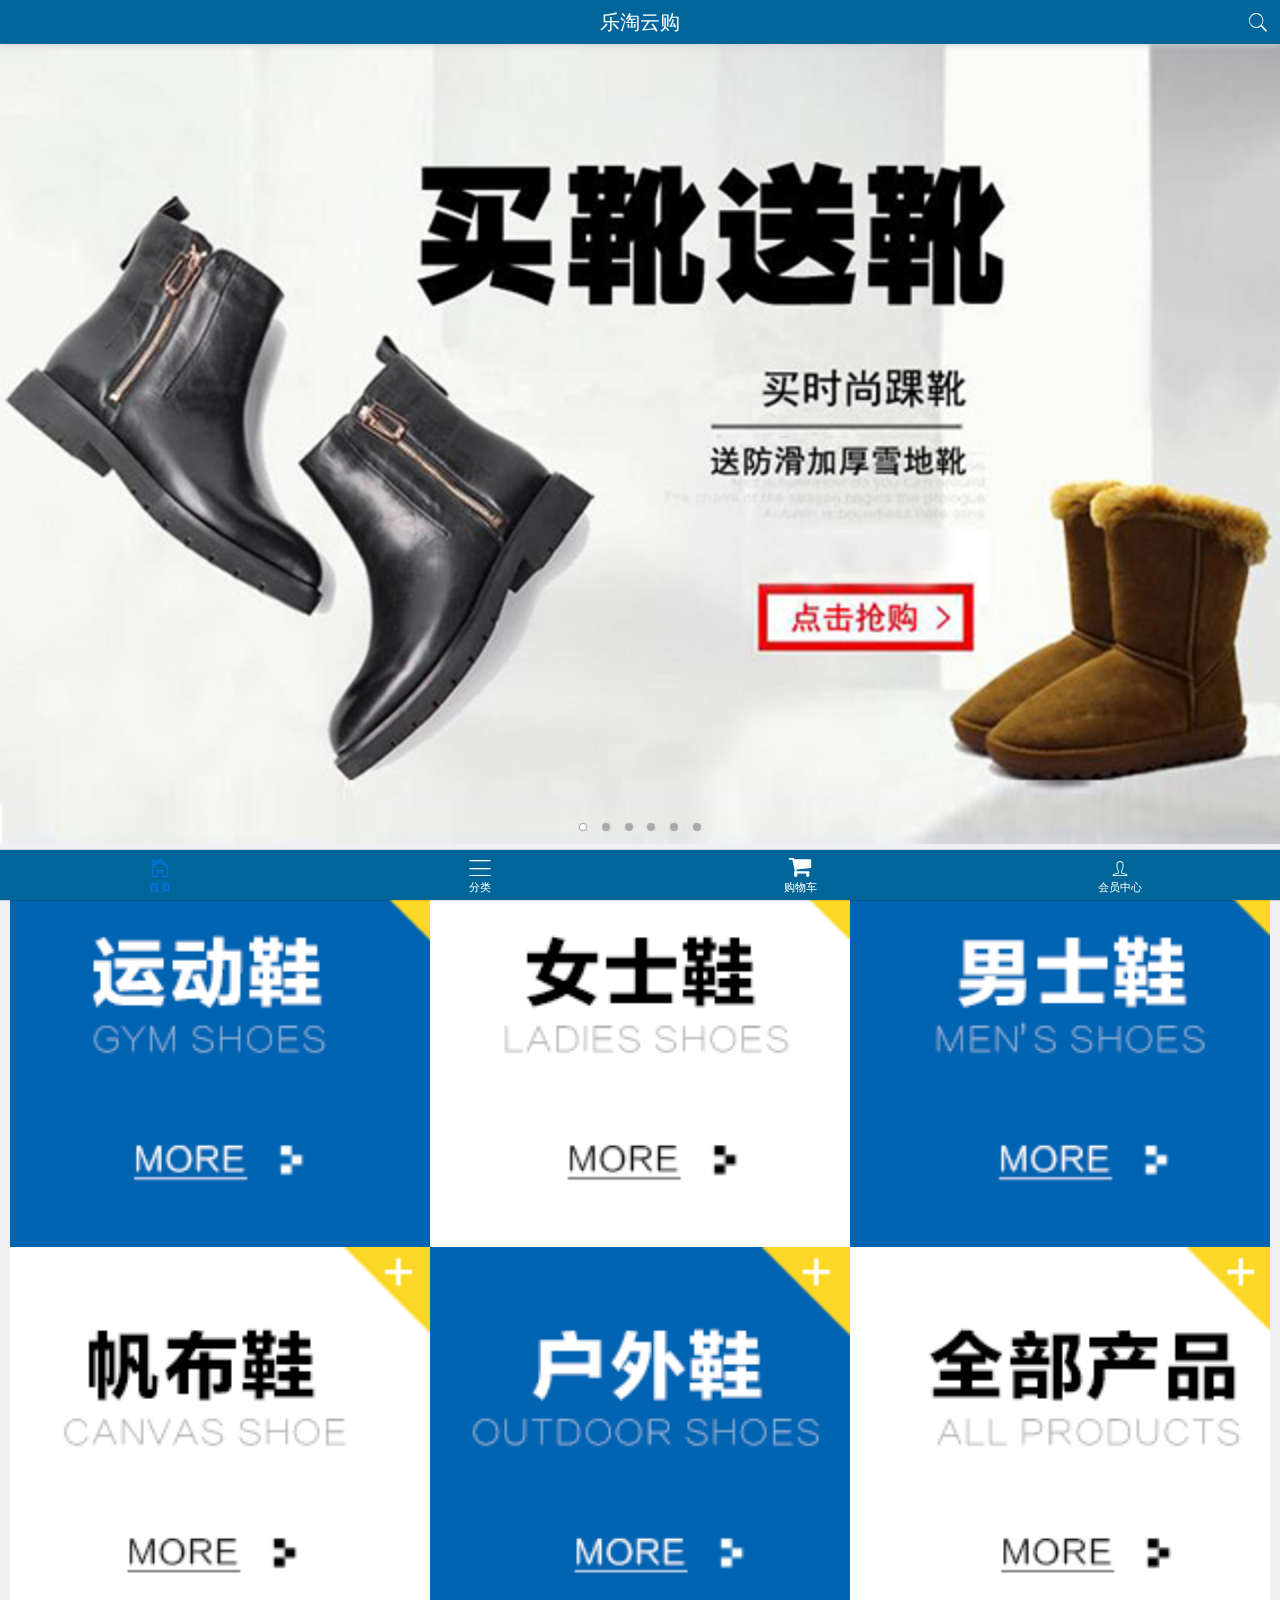
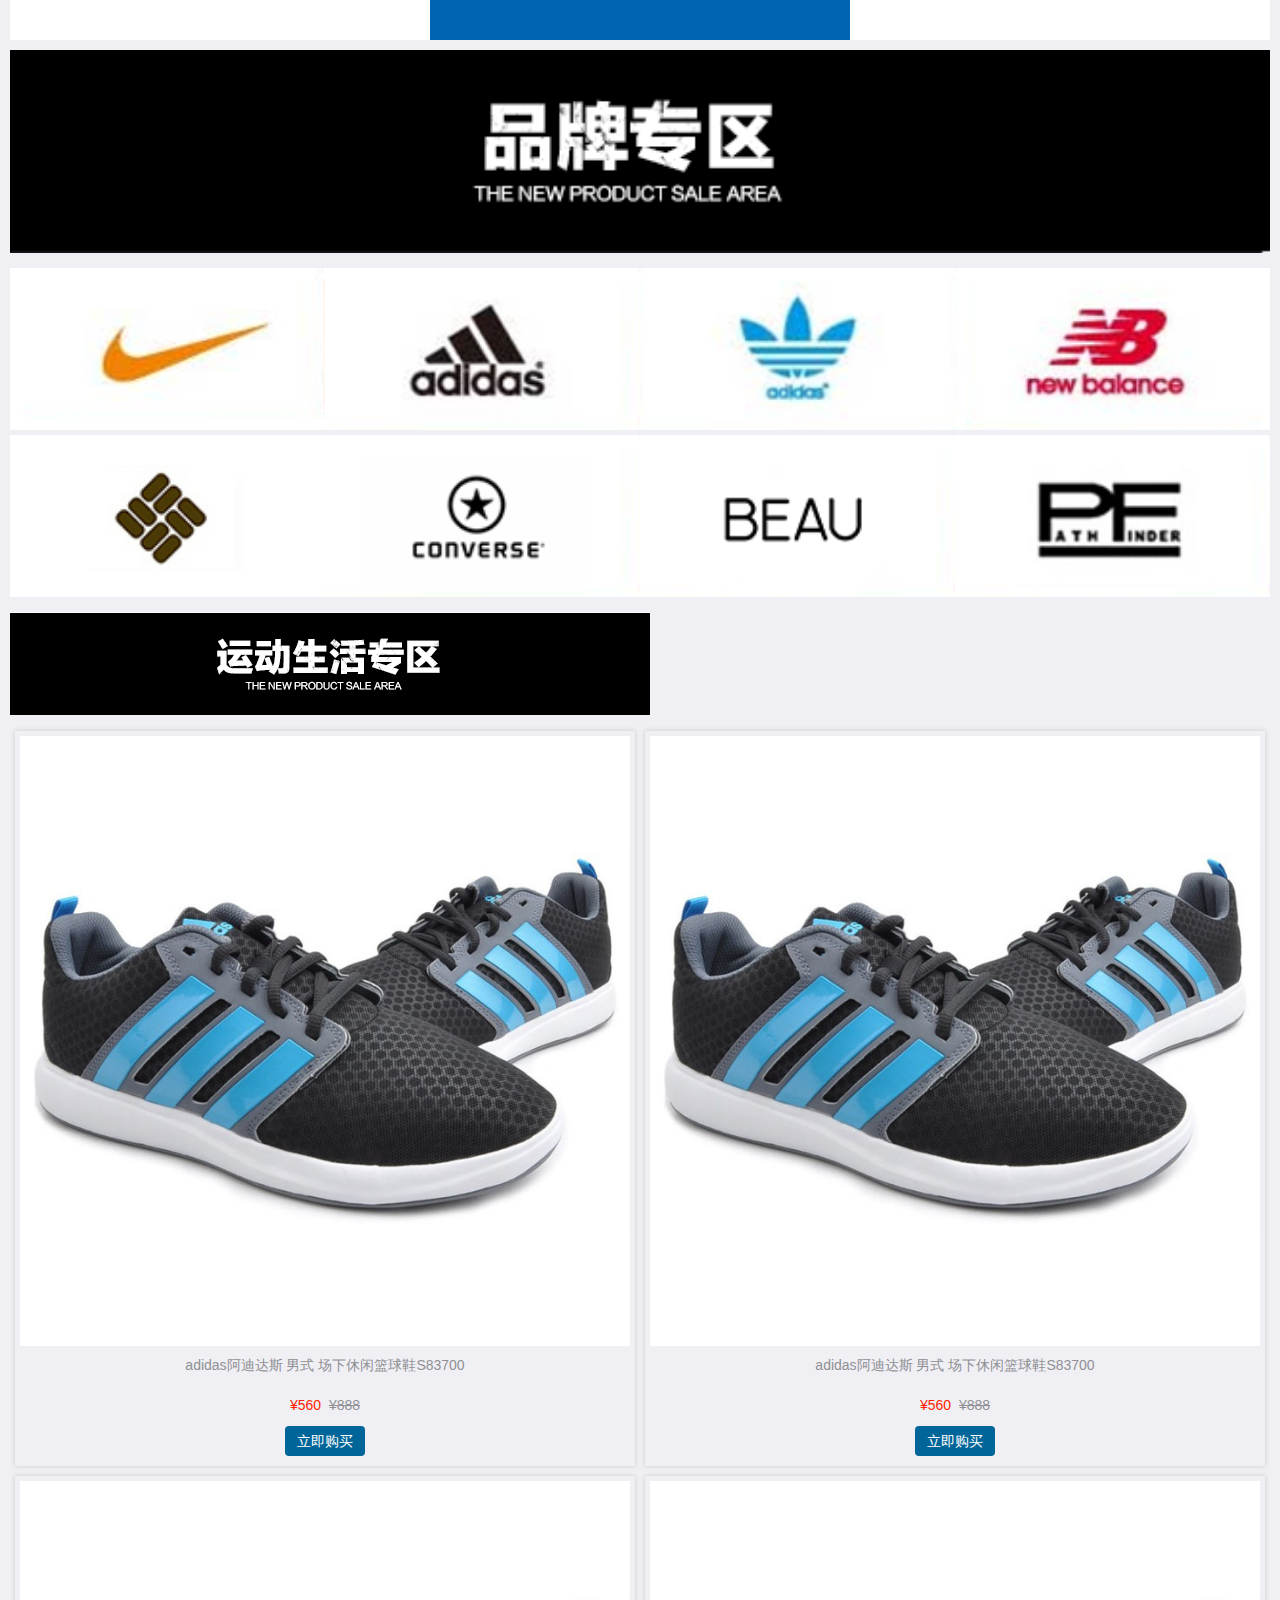
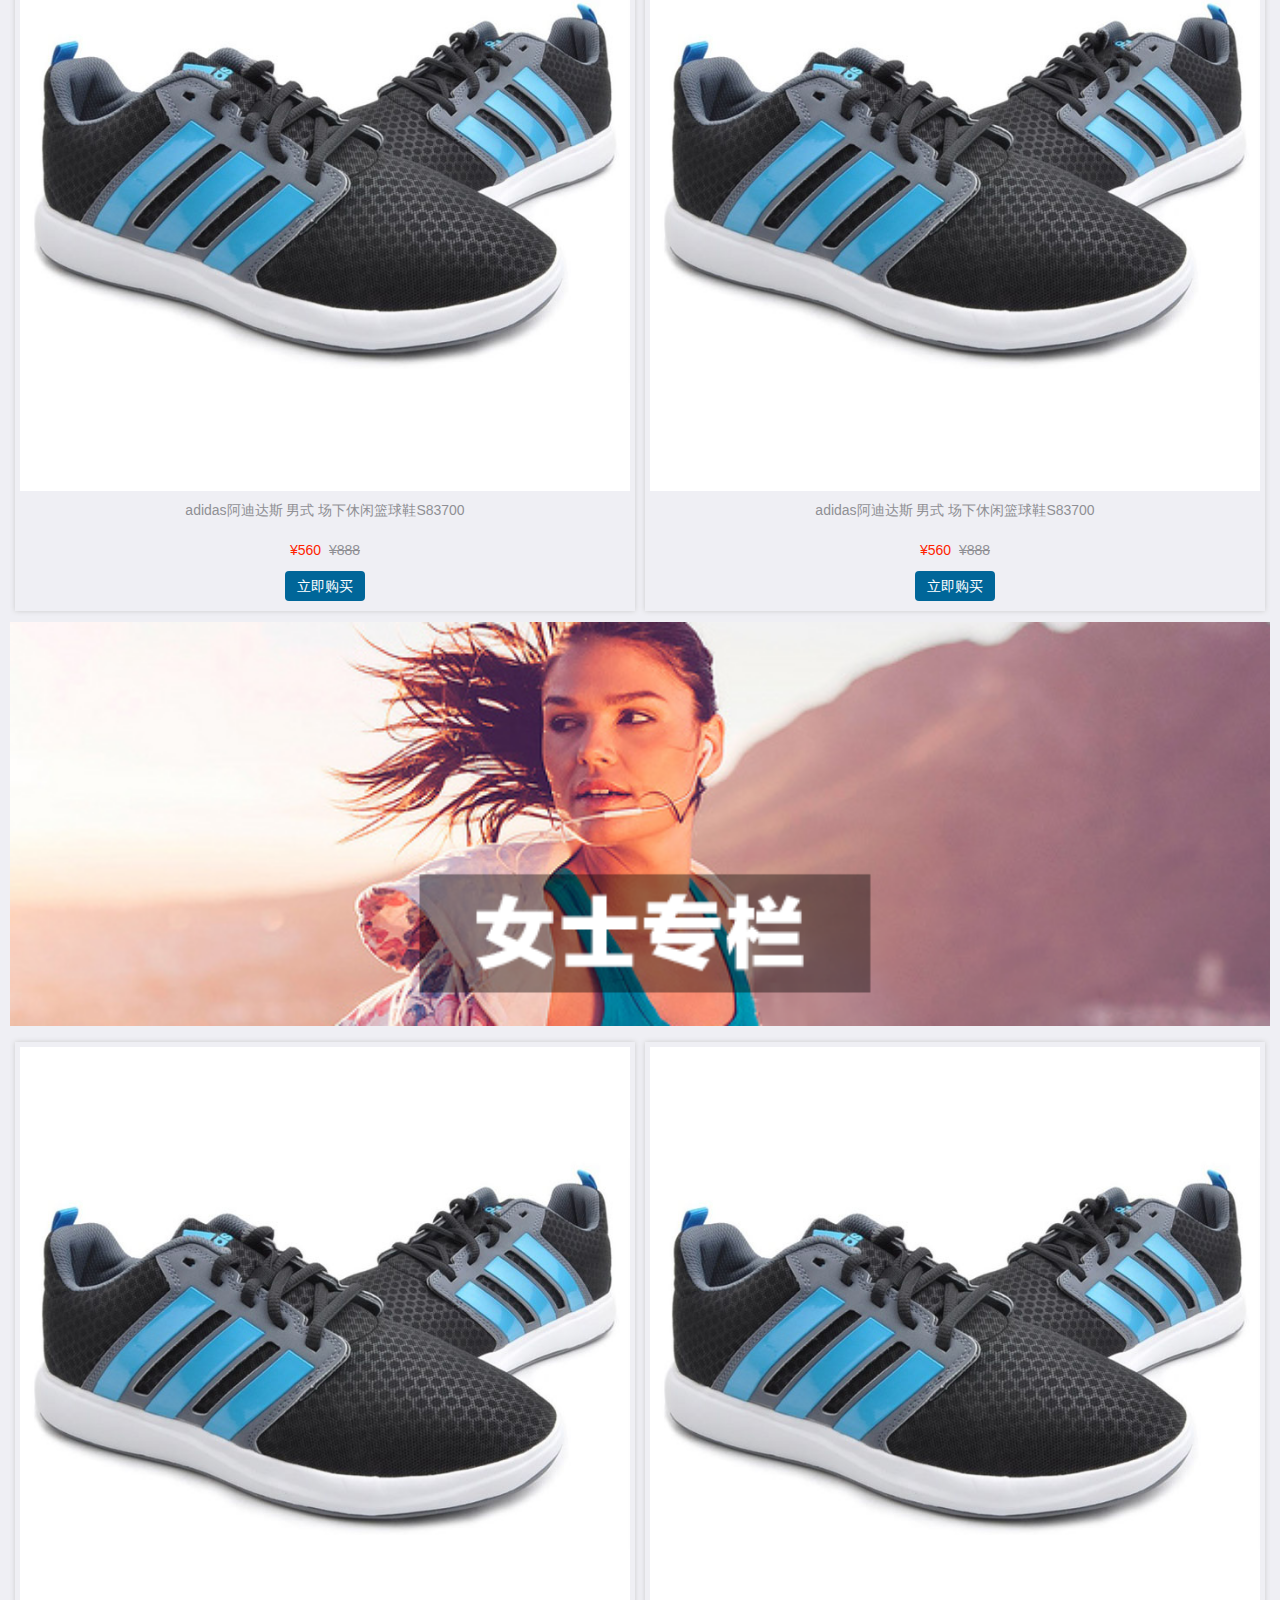
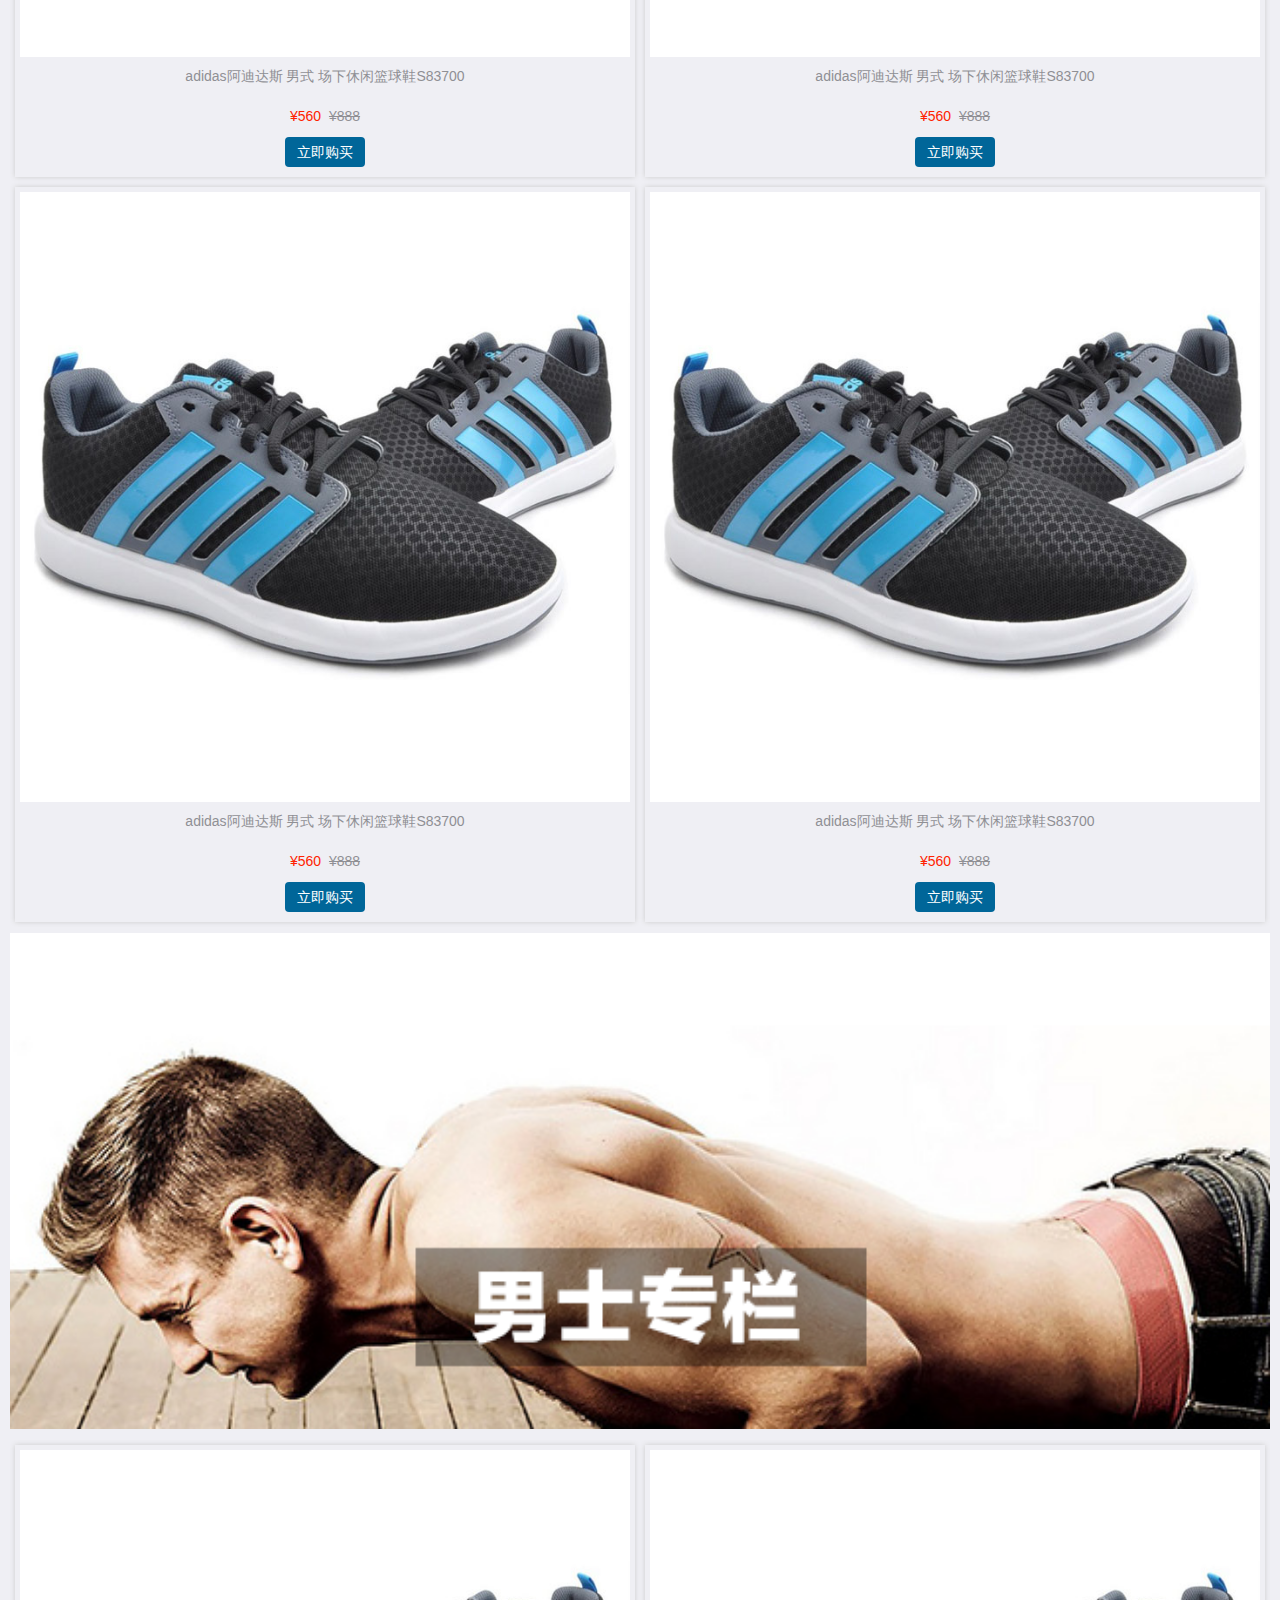
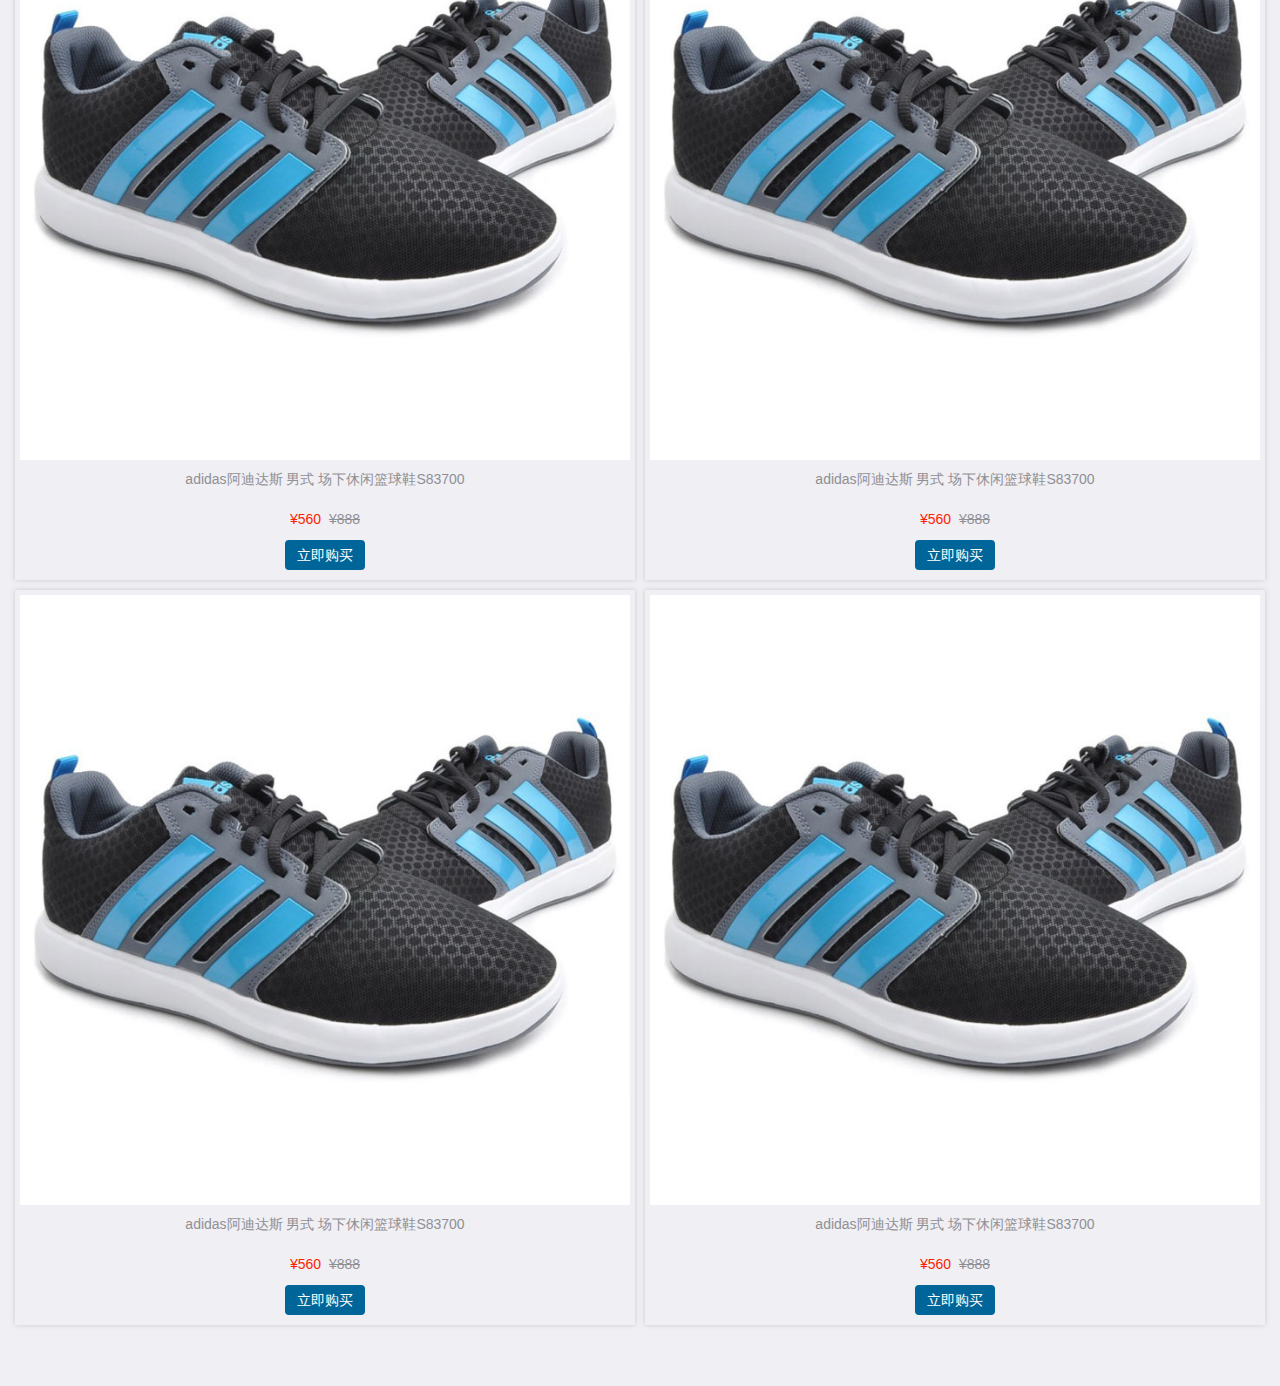
==== commit 36bcc0e6: "2018-9-13 14:32" ====
--- a/public/m/index.html
+++ b/public/m/index.html
@@ -202,7 +202,63 @@
 		</div>
 
 		<!--男士专栏-->
-		<div></div>
+		<div class="product">
+			<img src="images/title3.png" class="title">
+			<ul class="mui-clearfix">
+				<li>
+					<a href="#">
+						<img src="images/product.jpg">
+						<span class="name">
+							adidas阿迪达斯 男式 场下休闲篮球鞋S83700
+						</span>
+						<p>
+							<span>¥560</span>
+							<span>¥888</span>
+						</p>
+						<span class="buy-now">立即购买</span>
+					</a>
+				</li>
+				<li>
+					<a href="#">
+						<img src="images/product.jpg">
+						<span class="name">
+							adidas阿迪达斯 男式 场下休闲篮球鞋S83700
+						</span>
+						<p>
+							<span>¥560</span>
+							<span>¥888</span>
+						</p>
+						<span class="buy-now">立即购买</span>
+					</a>
+				</li>
+				<li>
+					<a href="#">
+						<img src="images/product.jpg">
+						<span class="name">
+							adidas阿迪达斯 男式 场下休闲篮球鞋S83700
+						</span>
+						<p>
+							<span>¥560</span>
+							<span>¥888</span>
+						</p>
+						<span class="buy-now">立即购买</span>
+					</a>
+				</li>
+				<li>
+					<a href="#">
+						<img src="images/product.jpg">
+						<span class="name">
+							adidas阿迪达斯 男式 场下休闲篮球鞋S83700
+						</span>
+						<p>
+							<span>¥560</span>
+							<span>¥888</span>
+						</p>
+						<span class="buy-now">立即购买</span>
+					</a>
+				</li>
+			</ul>
+		</div>
 
 
 
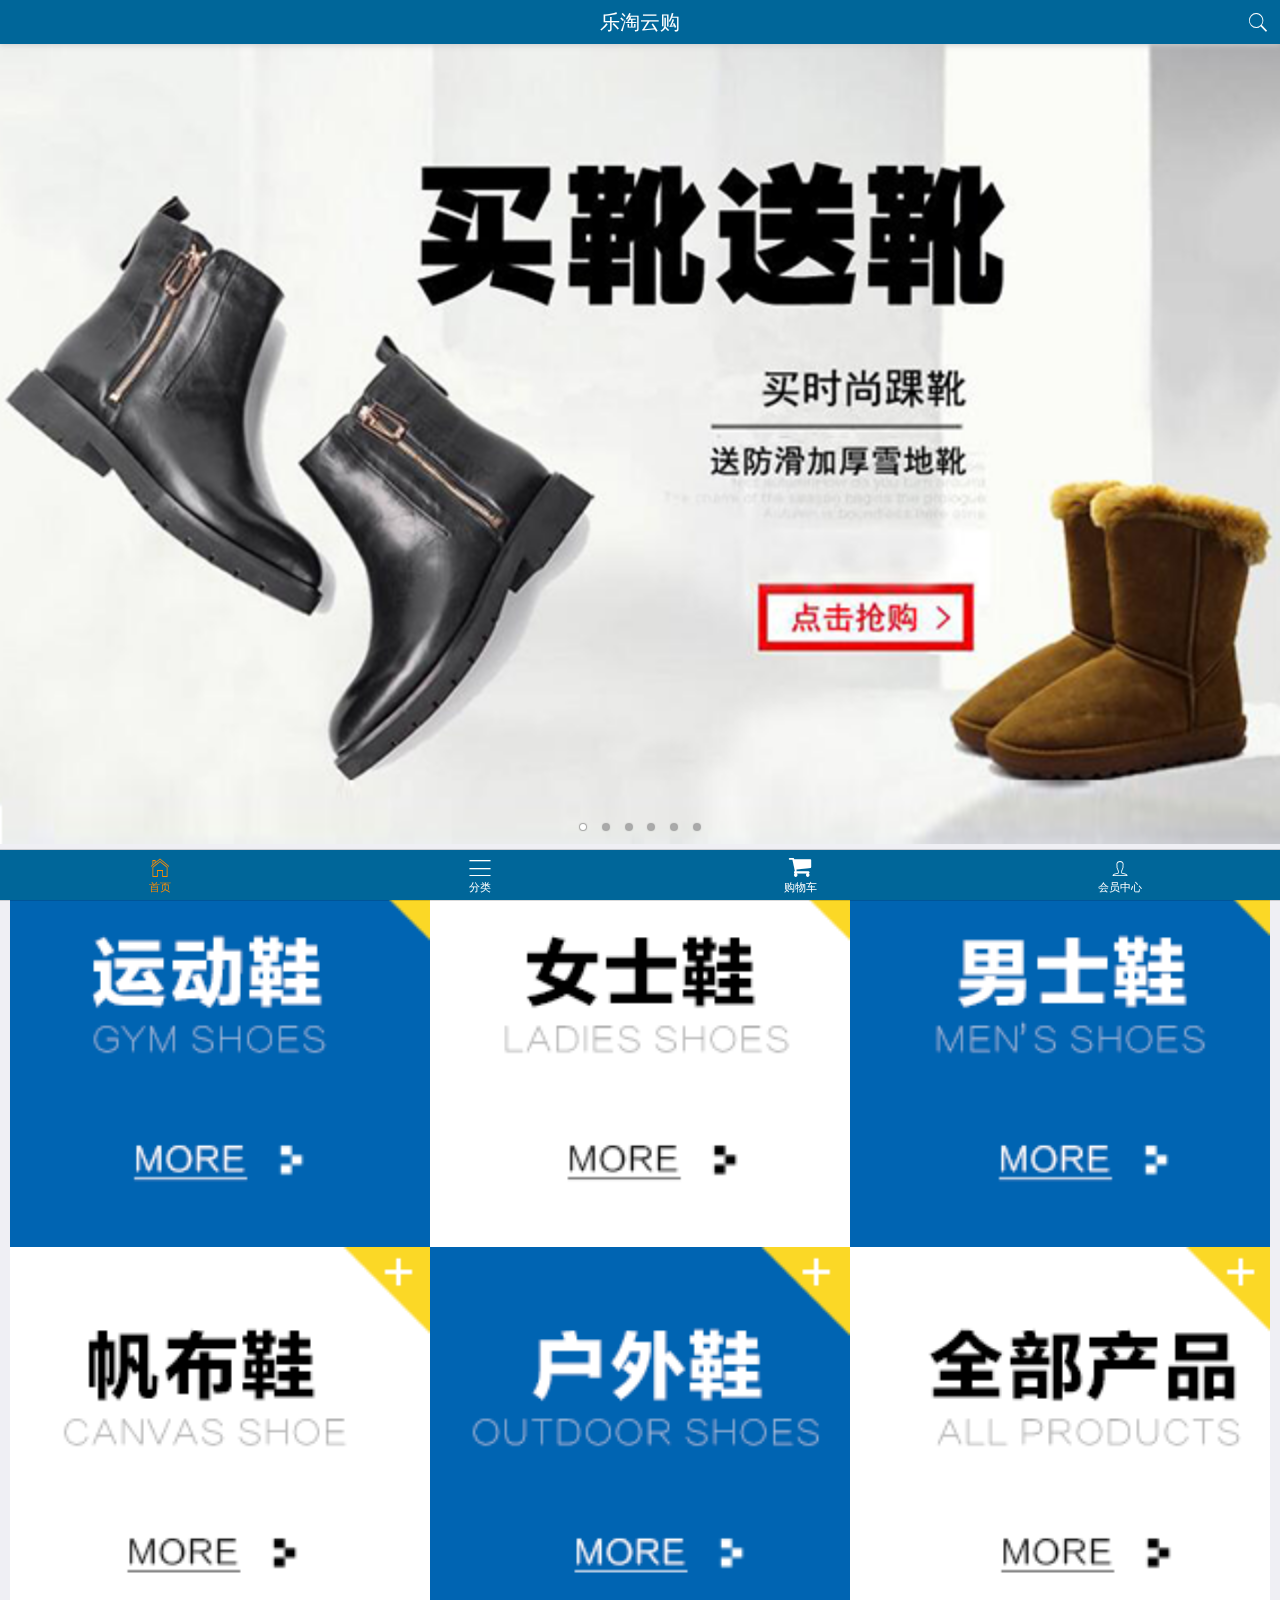
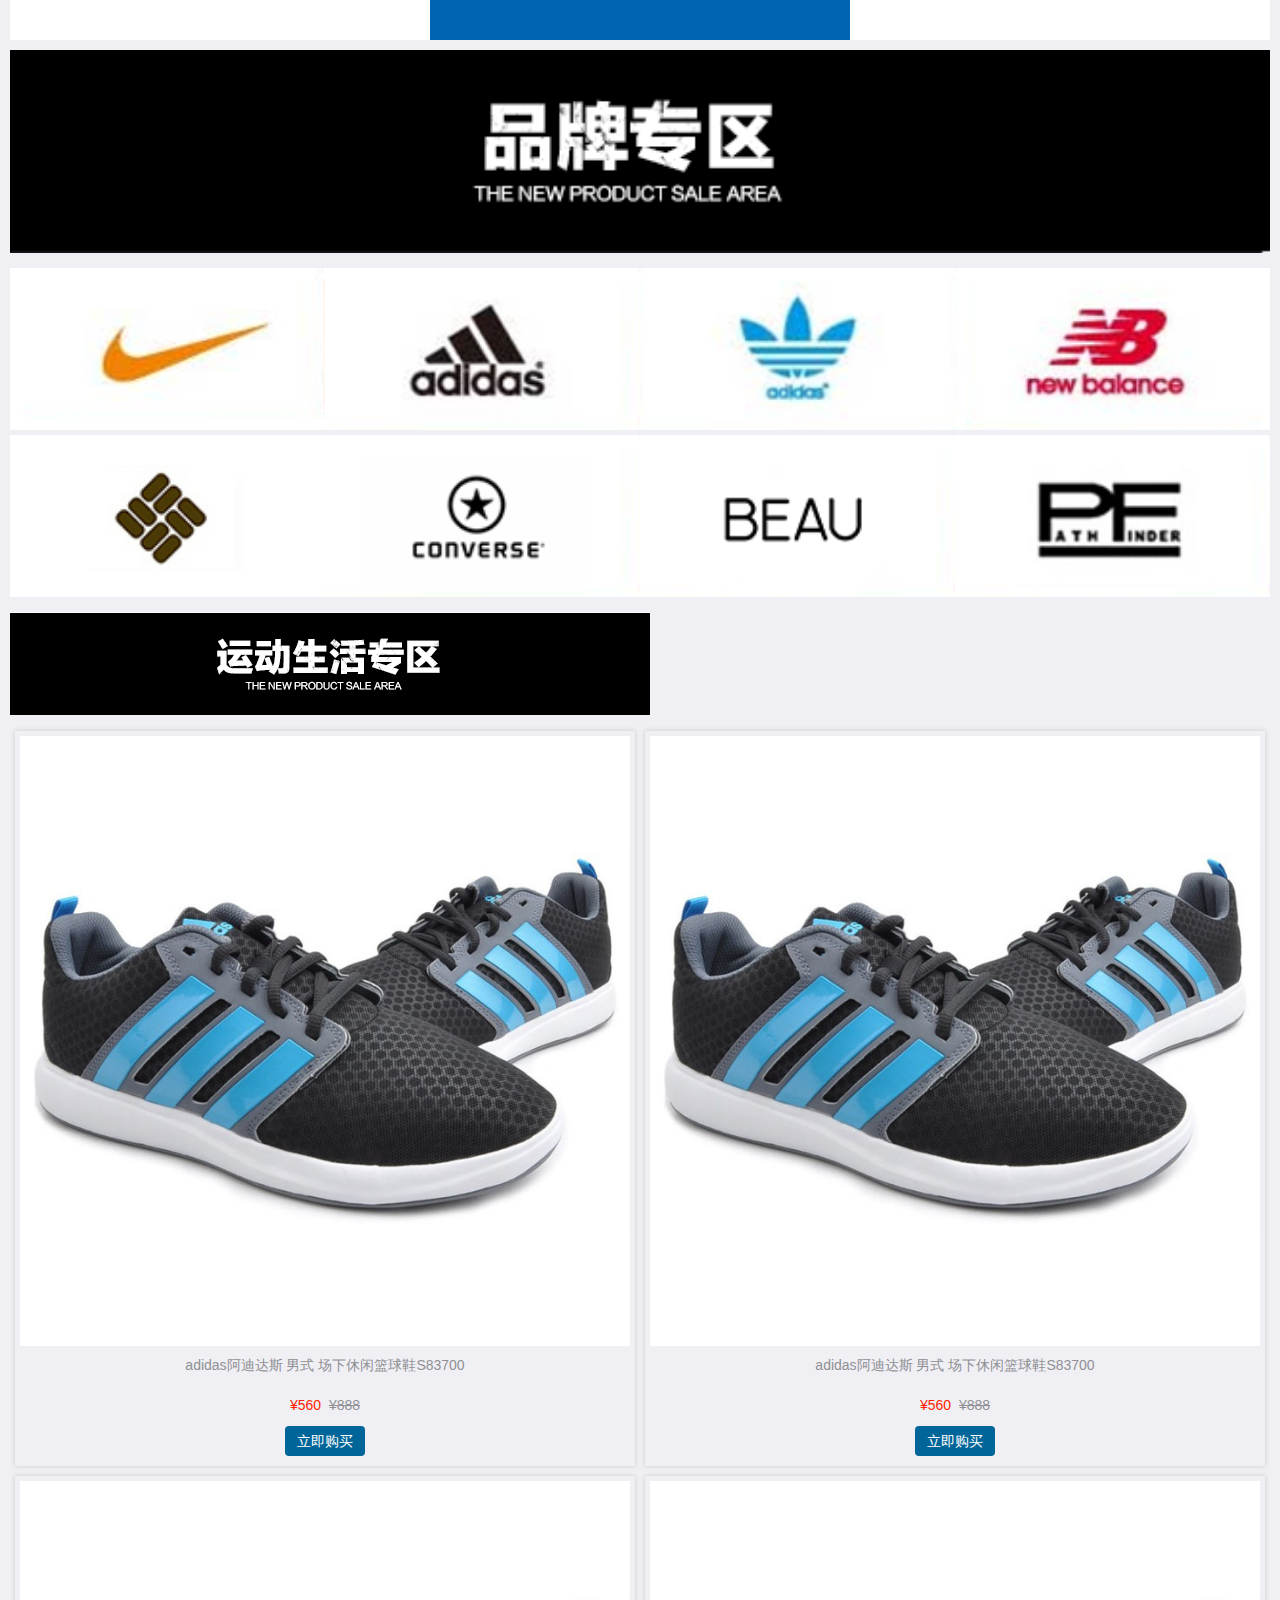
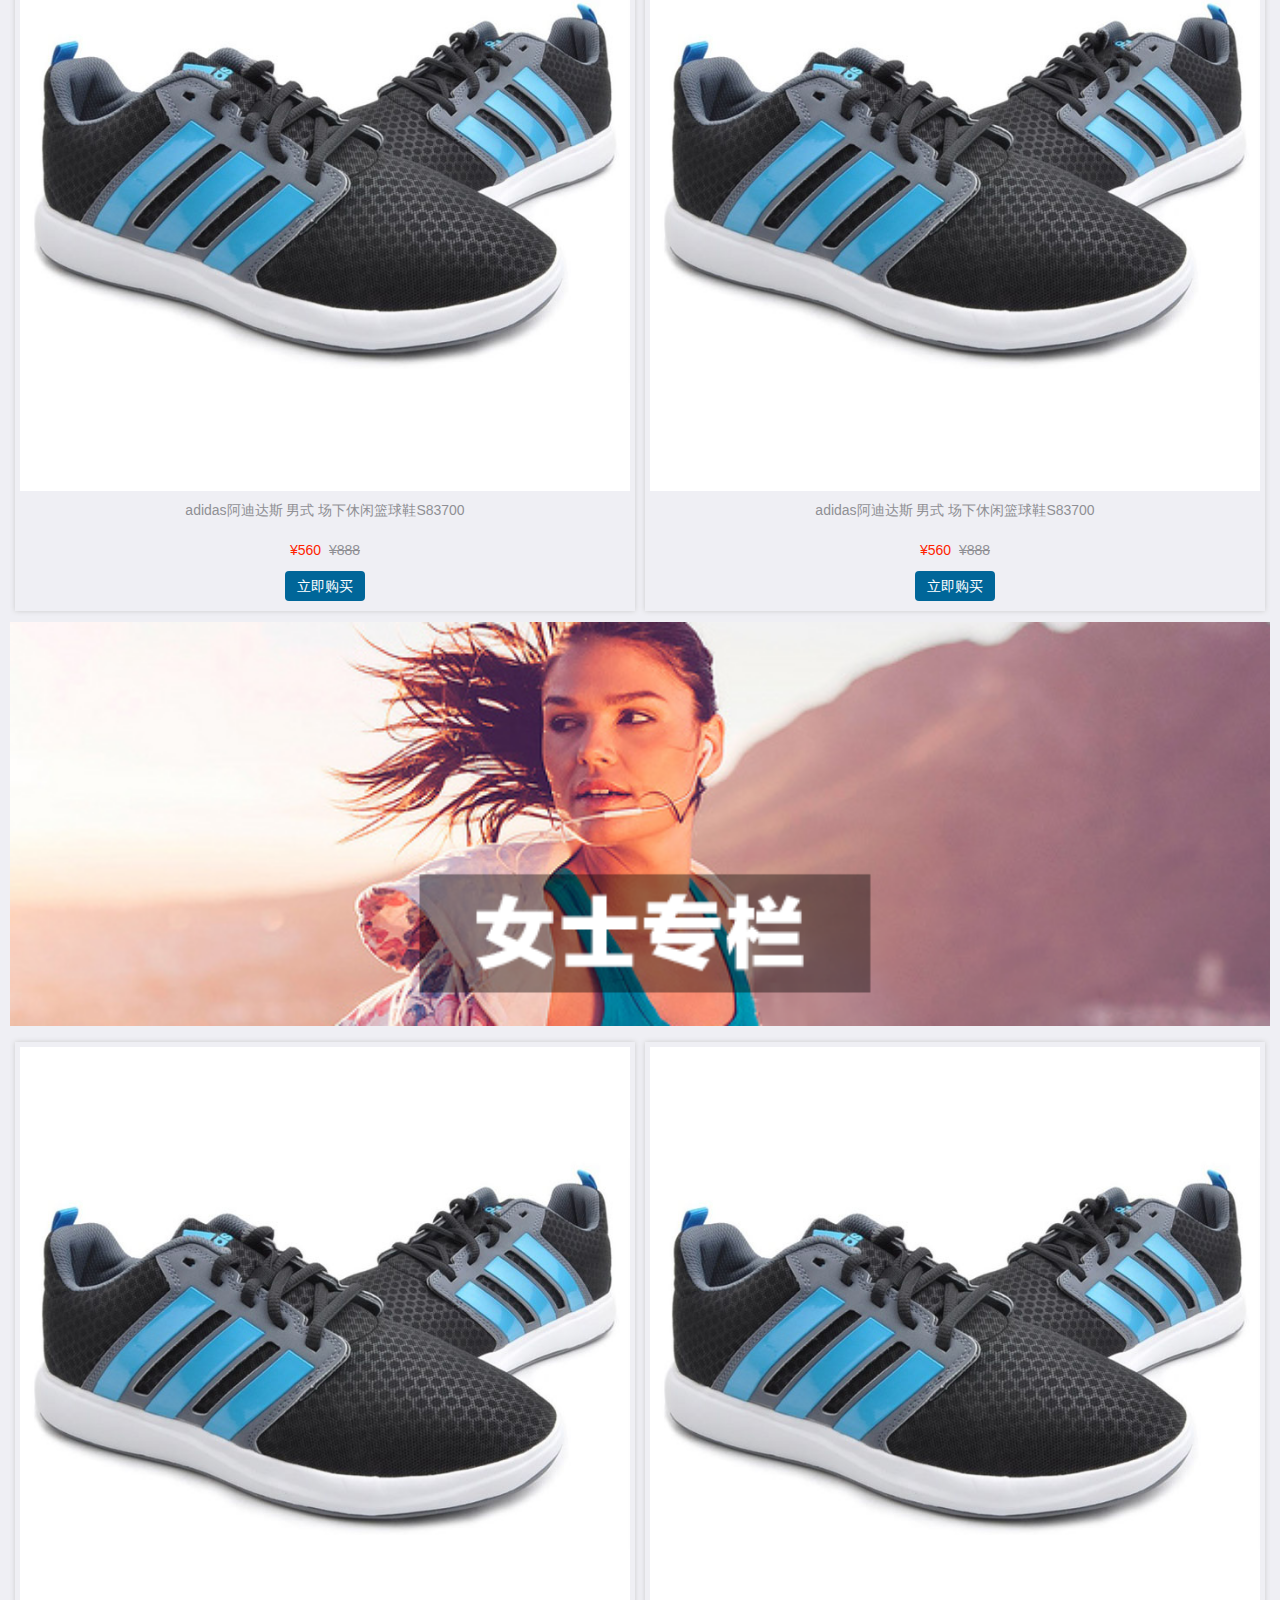
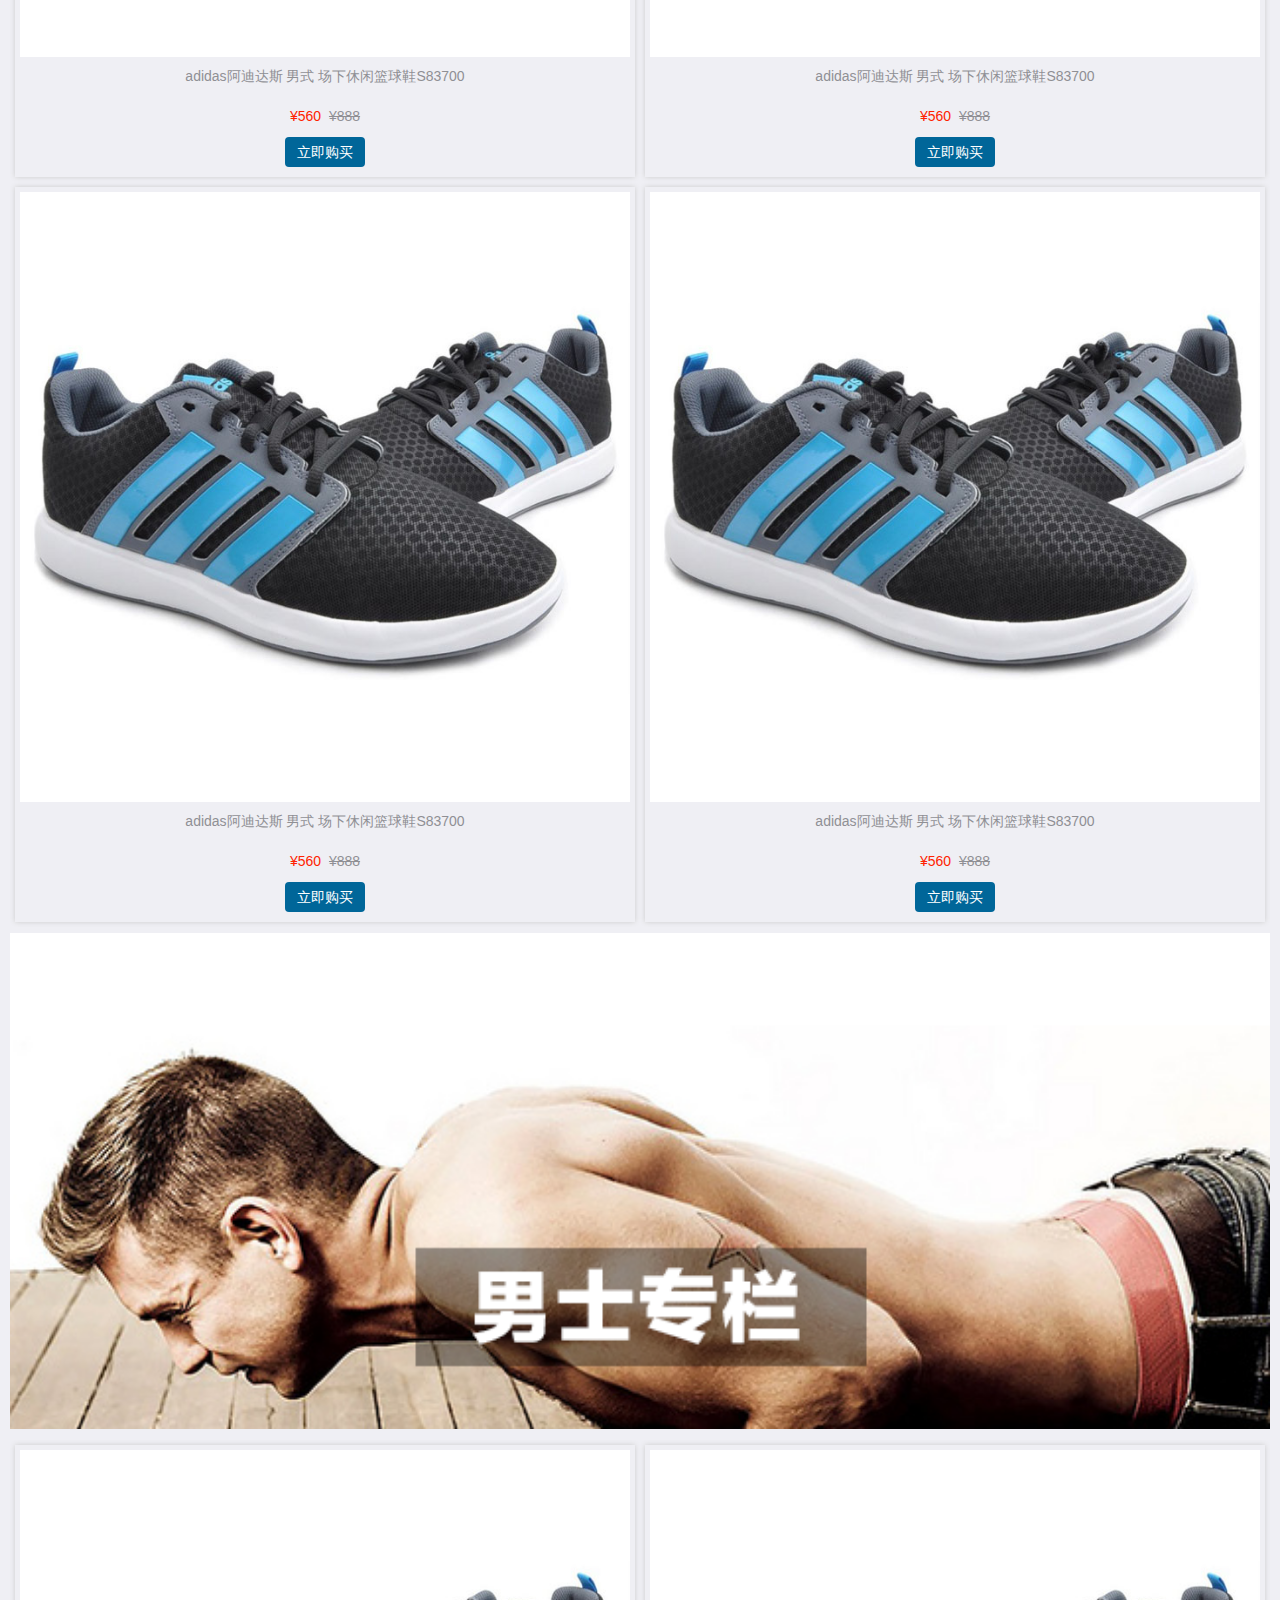
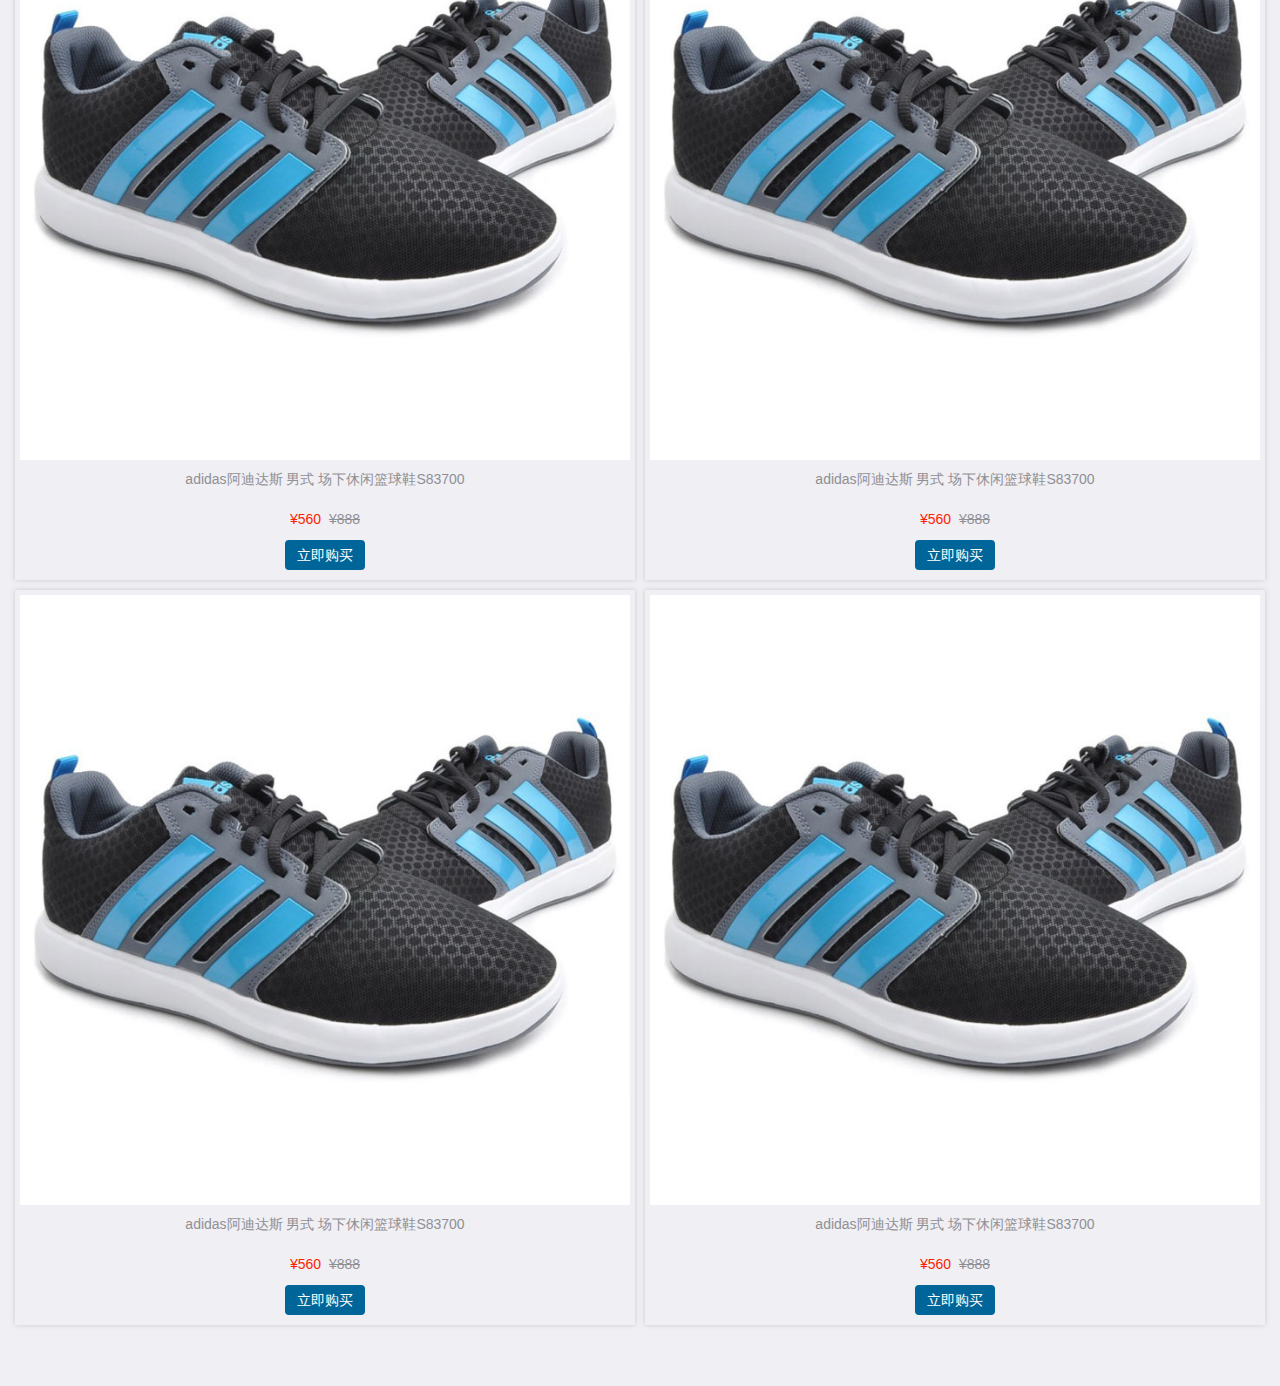
==== commit f2a75864: "9.14 16:54" ====
--- a/public/m/index.html
+++ b/public/m/index.html
@@ -13,7 +13,7 @@
 	<!--头部-->
 	<header class="mui-bar mui-bar-nav my-header">
 		<h1 class="mui-title">乐淘云购</h1>
-		<a href="" class="mui-icon mui-icon-search mui-pull-right"></a>
+		<a href="search.html" class="mui-icon mui-icon-search mui-pull-right"></a>
 	</header>
 	<!--底部导航栏-->
 	<nav class="mui-bar mui-bar-tab my-footer">
--- a/public/m/css/base.css
+++ b/public/m/css/base.css
@@ -14,7 +14,7 @@
 .my-footer .mui-tab-item {
   color: #FFF;
 }
-.my-footer .mui-tab-item .mui-active {
+.my-footer .mui-tab-item.mui-active {
   color: darkorange;
 }
 a {
